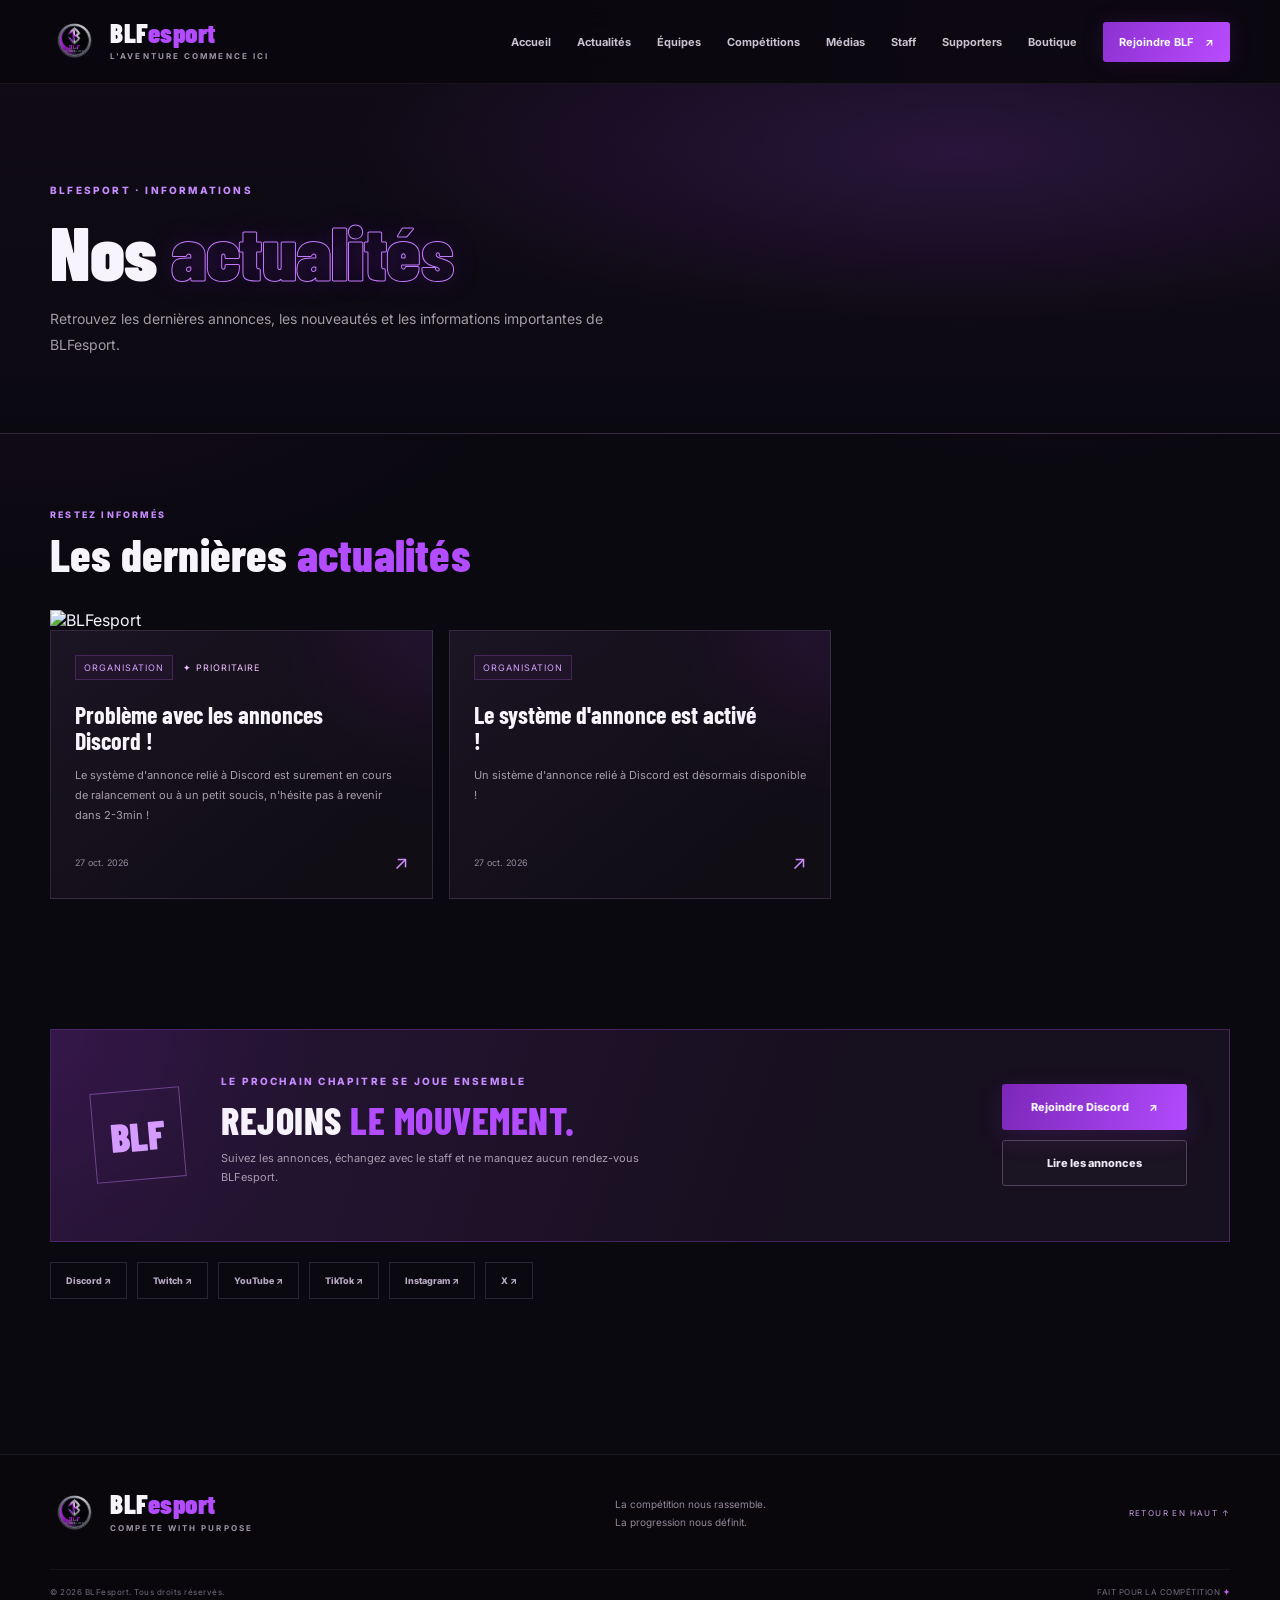
==== actualites.html @ 2c879ac4 "Add news banner image to actualites.html" ====
<!DOCTYPE html>
<html lang="fr">
<head>
  <meta charset="UTF-8">
  <meta name="viewport" content="width=device-width, initial-scale=1.0">

  <title>Actualités | BLFesport</title>

  <meta
    name="description"
    content="Retrouvez toutes les actualités de BLFesport : annonces, résultats, recrutements et événements esport."
  >

  <link rel="icon" type="image/png" href="assets/blflogo.png">
  <link rel="stylesheet" href="css/style.css">

  <script defer src="js/data.js"></script>
  <script defer src="js/main.js"></script>
  <link rel="manifest" href="manifest.json">
</head>

<body>
<header class="site-header">
  <a class="brand" href="index.html" aria-label="BLFesport, accueil">
    <img src="assets/blflogo.png" alt="Logo officiel BLFesport">
    <span>
      BLF<span class="accent">esport</span>
      <small>L'AVENTURE COMMENCE ICI</small>
    </span>
  </a>

  <button
    class="menu-toggle"
    id="menuToggle"
    type="button"
    aria-label="Ouvrir le menu"
    aria-controls="mainNav"
    aria-expanded="false"
  >
    <span></span>
    <span></span>
    <span></span>
  </button>

  <nav class="main-nav" id="mainNav" aria-label="Navigation principale">
    <a href="index.html">Accueil</a>
    <a href="actualites.html">Actualités</a>
    <a href="equipes.html">Équipes</a>
    <a href="matchs.html">Compétitions</a>
    <a href="medias.html">Médias</a>
    <a href="staff.html">Staff</a>
    <a href="supporters.html">Supporters</a>
    <a href="boutique.html">Boutique</a>

    <a
      class="nav-cta"
      href="https://discord.gg/Jg9G6TgAen"
      target="_blank"
      rel="noopener noreferrer"
    >
      Rejoindre BLF <span>↗</span>
    </a>
  </nav>
</header>

  <main>
    <section class="hero">
      <div class="section-wrap hero-content">
        <span class="eyebrow">BLFESPORT · INFORMATIONS</span>
        <h1>Nos <span>actualités</span></h1>
        <p>
          Retrouvez les dernières annonces, les nouveautés et les informations
          importantes de BLFesport.
        </p>
      </div>
    </section>

    <section class="section-wrap section">
      <div class="section-heading">
        <div>
          <span class="eyebrow">RESTEZ INFORMÉS</span>
          <h2>Les dernières <span>actualités</span></h2>
        </div>
      </div>

      <div class="news-banner">
  <img src="assets/blfesport-news-banner.png" alt="BLFesport">
</div>
      <div class="news-grid" id="newsGrid">
        <p>Chargement des actualités...</p>
      </div>
    </section>

    
    
    <!-- COMMUNAUTÉ -->
    <section class="community section-wrap section-block" id="communaute">
      <div class="community-panel">
        <div class="community-sigil">BLF</div>

        <div class="community-copy">
          <p class="eyebrow">LE PROCHAIN CHAPITRE SE JOUE ENSEMBLE</p>
          <h2>REJOINS <span>LE MOUVEMENT.</span></h2>
          <p>
            Suivez les annonces, échangez avec le staff et
            ne manquez aucun rendez-vous BLFesport.
          </p>
        </div>

        <div class="community-actions">
          <a class="button button-primary"
            href="https://discord.gg/Jg9G6TgAen"
            target="_blank" rel="noopener noreferrer">
            Rejoindre Discord <span>↗</span>
          </a>

          <a class="button button-ghost" href="actualites.html">
            Lire les annonces
          </a>
        </div>
      </div>

      <div class="social-links" id="socialLinks"></div>
    </section>
  </main>

  <!-- PIED DE PAGE -->
  <footer class="site-footer">
    <div class="footer-main">
      <a class="brand footer-brand" href="index.html">
        <img src="assets/blflogo.png" alt="Logo BLFesport">
        <span>
          BLF<span class="accent">esport</span>
          <small>COMPETE WITH PURPOSE</small>
        </span>
      </a>

      <p>
        La compétition nous rassemble.<br>
        La progression nous définit.
      </p>

      <a href="#" class="back-top"
         onclick="window.scrollTo({top: 0, behavior: 'smooth'}); return false;">
        RETOUR EN HAUT ↑
      </a>
    </div>

    <div class="footer-bottom">
      <span>© <span id="year"></span> BLFesport. Tous droits réservés.</span>
      <span>FAIT POUR LA COMPÉTITION <b>✦</b></span>
    
    </div>
  </footer>
</body>
</html>
---- css/style.css ----
/* BLFesport — design responsive, sombre et violet */
@import url('https://fonts.googleapis.com/css2?family=Barlow+Condensed:wght@400;500;600;700;800;900&family=Inter:wght@400;500;600;700;800;900&display=swap');
:root{--bg:#0b0910;--panel:#14101a;--panel2:#1b1523;--purple:#b34bff;--purple2:#7b28c9;--pink:#e16bff;--white:#f7f4fb;--muted:#a49baa;--line:rgba(210,178,232,.16);--silver:#b8b4c1;--max:1180px}
*{box-sizing:border-box}html{scroll-behavior:smooth;scroll-padding-top:90px}body {
  margin: 0;
  width: 100%;
  background: var(--bg);
  color: var(--white);
  font-family: Inter, Arial, sans-serif;
  overflow-x: clip;
}

/* POLICES OFFICIELLES BLFESPORT */
body {
  font-family: 'Inter', Arial, sans-serif;
}

h1, h2, h3, h4,
.brand,
.hero h1,
.section-heading h2 {
  font-family: 'Barlow Condensed', sans-serif;
}

html {
  width: 100%;
  overflow-x: clip;
}body:before{content:"";position:fixed;inset:0;pointer-events:none;z-index:-2;background:radial-gradient(ellipse at 82% 5%,rgba(122,34,153,.18),transparent 35%),radial-gradient(ellipse at 2% 40%,rgba(93,36,129,.1),transparent 28%)}a{color:inherit;text-decoration:none}button{font:inherit}.ambient{position:absolute;width:400px;height:400px;border-radius:50%;filter:blur(120px);opacity:.11;pointer-events:none;z-index:-1}.ambient-one{background:#b42cff;top:450px;left:-260px}.ambient-two{background:#6e23bb;top:1800px;right:-280px}.section-wrap{width:min(var(--max),calc(100% - 48px));margin-inline:auto}.site-header{height:84px;padding:0 max(24px,calc((100% - var(--max))/2));display:flex;align-items:center;justify-content:space-between;border-bottom:1px solid rgba(255,255,255,.06);background:rgba(10,8,14,.84);backdrop-filter:blur(16px);position:sticky;top:0;z-index:50}.brand{display:flex;align-items:center;gap:11px;font-family:"Barlow Condensed",sans-serif;font-weight:900;font-size:27px;letter-spacing:.5px;line-height:.8}.brand img{width:49px;height:49px;object-fit:contain;border-radius:50%}.brand .accent{color:var(--purple)}.brand small{display:block;font:700 8px Inter,sans-serif;letter-spacing:2.1px;color:#9e94a7;margin-top:8px}.main-nav{display:flex;align-items:center;gap:26px}.main-nav>a{font-size:11px;font-weight:700;color:#c9c1d0;transition:color .2s}.main-nav>a:hover{color:#fff}.main-nav .nav-cta{padding:13px 16px;background:linear-gradient(115deg,#8d31d0,#b94cff);border-radius:3px;color:white;box-shadow:0 0 22px #8d31d02a}.nav-cta span{margin-left:9px}.menu-toggle{display:none;background:none;border:0;padding:8px}.menu-toggle span{display:block;width:24px;height:2px;background:white;margin:5px}
.hero{min-height:620px;display:grid;grid-template-columns:1.02fr .98fr;align-items:center;position:relative;padding-top:52px;padding-bottom:88px}.hero-copy{position:relative;z-index:2;padding-bottom:20px}.eyebrow{font-size:10px;letter-spacing:2.2px;font-weight:800;color:#c68bff;margin:0 0 20px;display:flex;align-items:center;gap:10px}.live-dot{width:7px;height:7px;border-radius:50%;background:#c65cff;box-shadow:0 0 12px #b64aff}.hero h1{font:900 clamp(64px,8.2vw,112px)/.82 "Barlow Condensed",sans-serif;letter-spacing:-1px;margin:0 0 26px}.hero h1 span{color:transparent;-webkit-text-stroke:1.6px #c47aff;text-shadow:0 0 40px #a02aff1c}.hero-lead{font-size:18px;font-weight:800;margin:0 0 12px}.hero-description{color:var(--muted);font-size:13px;line-height:1.9;max-width:420px;margin:0 0 27px}.hero-actions{display:flex;gap:12px;flex-wrap:wrap}.button{min-height:46px;padding:0 18px;display:inline-flex;align-items:center;justify-content:center;gap:20px;font-size:11px;font-weight:800;border-radius:3px;transition:transform .2s,box-shadow .2s,border-color .2s}.button:hover{transform:translateY(-2px)}.button-primary{background:linear-gradient(110deg,#7b27b8,#b34bff);box-shadow:0 8px 26px #9d2fe52a}.button-primary:hover{box-shadow:0 8px 30px #b34bff55}.button-ghost{border:1px solid #50415c;color:#eee8f4;background:#ffffff04}.button-ghost:hover{border-color:var(--purple)}.hero-proof{display:flex;align-items:center;gap:22px;margin-top:52px}.proof-item strong{font:800 26px "Barlow Condensed",sans-serif;display:block}.proof-item span{font-size:8px;letter-spacing:1.3px;color:#968b9e;font-weight:800}.proof-separator{height:34px;width:1px;background:var(--line)}.hero-visual{height:470px;position:relative;display:grid;place-items:center;isolation:isolate}.hero-grid{position:absolute;inset:8% 0;background-image:linear-gradient(#ffffff08 1px,transparent 1px),linear-gradient(90deg,#ffffff08 1px,transparent 1px);background-size:35px 35px;mask-image:radial-gradient(ellipse,black,transparent 70%);transform:perspective(450px) rotateY(-10deg) rotateX(5deg)}.hero-logo-frame{width:min(82%,390px);aspect-ratio:1;position:relative;display:grid;place-items:center;animation:float 6s ease-in-out infinite}.hero-logo-frame:before{content:"";position:absolute;inset:4%;border:1px solid #b34bff75;border-radius:50%;box-shadow:0 0 45px #8e22d32a,inset 0 0 35px #8e22d31e}.hero-logo-frame img{width:87%;height:87%;object-fit:contain;filter:drop-shadow(0 18px 35px #000b);position:relative;z-index:2}.logo-glow{position:absolute;width:70%;height:70%;background:#a72bff;filter:blur(90px);opacity:.27}.hero-orbit{position:absolute;border:1px solid #c178fa30;border-radius:50%;transform:rotate(-28deg)}.orbit-one{width:95%;height:58%}.orbit-two{width:78%;height:88%;transform:rotate(38deg)}.floating-tag{position:absolute;display:flex;align-items:center;gap:10px;padding:12px 15px;background:#17111fd9;border:1px solid #b87be13a;box-shadow:0 10px 30px #0004;backdrop-filter:blur(10px)}.tag-top{top:13%;right:-1%}.tag-bottom{bottom:15%;left:0}.floating-tag small{display:block;font-size:7px;letter-spacing:1.5px;color:#a79caf;margin-bottom:5px}.floating-tag strong{font-size:11px}.tag-icon{color:#d18aff;font-size:22px}.status-square{width:8px;height:8px;background:#c65cff;box-shadow:0 0 12px #c65cff}.hero-vertical{position:absolute;right:-12px;top:42%;writing-mode:vertical-rl;font-size:8px;letter-spacing:2px;color:#84758e}.scroll-cue{position:absolute;bottom:28px;left:0;font-size:8px;letter-spacing:2px;color:#82778b;display:flex;gap:10px;align-items:center}.scroll-cue span{width:25px;height:1px;background:var(--purple)}
.ticker{overflow:hidden;border-block:1px solid #ffffff0d;background:#100c16;padding:15px 0}.ticker-track{min-width:max-content;display:flex;justify-content:space-around;align-items:center;gap:40px;animation:marquee 28s linear infinite}.ticker-track span{font:800 14px "Barlow Condensed",sans-serif;letter-spacing:2.5px;color:#c7becd}.ticker-track b{font-size:11px;color:var(--purple)}
.section-block{padding-top:100px;padding-bottom:20px}.section-heading{display:flex;align-items:end;justify-content:space-between;gap:20px;margin-bottom:30px}.section-heading .eyebrow{margin-bottom:12px}.section-heading h2,.community h2{font:800 clamp(34px,5vw,52px)/.95 "Barlow Condensed",sans-serif;letter-spacing:.5px;margin:0}.section-heading h2 span,.community h2 span{color:var(--purple)}.section-index{font-size:9px;letter-spacing:1.6px;color:#817588;font-weight:700}.news-grid{display:grid;grid-template-columns:repeat(3,1fr);gap:16px}.news-card{min-height:250px;background:linear-gradient(140deg,#1b1424,#100d15 78%);border:1px solid var(--line);padding:24px;position:relative;overflow:hidden;display:flex;flex-direction:column;transition:transform .25s,border-color .25s}.news-card:hover{transform:translateY(-4px);border-color:#a54be966}.news-card:after{content:"";position:absolute;width:180px;height:180px;right:-110px;top:-100px;border-radius:50%;background:#9f36d7;filter:blur(70px);opacity:.18}.news-meta{display:flex;gap:10px;align-items:center;font-size:9px;letter-spacing:1px;color:#a99bb5;text-transform:uppercase}.category-pill{padding:6px 8px;border:1px solid #9c51c64a;color:#d5a2ff;background:#9b42c20e}.important-pill{color:#f2c5ff}.news-card h3{font:700 24px/1.08 "Barlow Condensed",sans-serif;margin:22px 0 12px;max-width:290px}.news-card p{font-size:11px;color:#a79eae;line-height:1.8;margin:0 0 25px}.news-bottom{margin-top:auto;display:flex;align-items:center;justify-content:space-between;font-size:9px;color:#94889e}.news-arrow{color:#ce8cff;font-size:19px}.empty-state{padding:24px;border:1px dashed var(--line);color:var(--muted);font-size:12px;line-height:1.7}
.match-feature{padding-bottom:30px}.next-match{min-height:250px;border:1px solid #8d3fc84d;background:linear-gradient(110deg,#21152c,#120e18 70%);position:relative;overflow:hidden;padding:32px;display:grid;grid-template-columns:1fr auto;gap:25px;align-items:center}.next-match:after{content:"MATCHDAY";font:900 100px "Barlow Condensed",sans-serif;position:absolute;right:4%;bottom:-20px;color:#ffffff05;pointer-events:none}.match-kicker{font-size:9px;letter-spacing:2px;color:#c88aff;font-weight:800}.match-title{font:800 35px "Barlow Condensed",sans-serif;margin:12px 0}.match-detail{display:flex;gap:18px;flex-wrap:wrap;color:#a99db2;font-size:11px}.match-detail span{display:flex;align-items:center;gap:6px}.countdown-wrap{position:relative;z-index:1;text-align:center;min-width:190px}.countdown-label{font-size:8px;letter-spacing:1.7px;color:#aa9cb6;font-weight:800}.countdown{display:flex;justify-content:center;gap:8px;margin:12px 0}.countdown-unit{min-width:40px;padding:9px 5px;background:#0b0810;border:1px solid #ad55dd38}.countdown-unit strong{display:block;font:800 24px "Barlow Condensed",sans-serif}.countdown-unit small{font-size:7px;color:#a99bb2}.match-note{font-size:10px;color:#8f8398}.subheading-row,.video-heading{display:flex;justify-content:space-between;align-items:center;margin:36px 0 15px}.subheading-row h3,.video-heading h3{font:700 19px "Barlow Condensed",sans-serif;letter-spacing:.7px;margin:0}.muted-label{font-size:8px;letter-spacing:1.2px;color:#827589}.match-list{border-top:1px solid var(--line)}.match-row{display:grid;grid-template-columns:100px 1fr 1.2fr auto;gap:20px;align-items:center;padding:17px 15px;border-bottom:1px solid var(--line);font-size:11px}.match-date{color:#c6b7d1;font-weight:700}.match-opponent{font-weight:800}.match-info{color:#968a9f}.match-status{font-size:9px;padding:6px 8px;border:1px solid var(--line);color:#c4b4d1;white-space:nowrap}.match-status.result{color:#b8f3d4;border-color:#4b9c7566}.stats-row{display:grid;grid-template-columns:repeat(4,1fr);margin-top:28px;border:1px solid var(--line)}.stat-box{padding:20px;border-right:1px solid var(--line)}.stat-box:last-child{border-right:0}.stat-box strong{display:block;font:800 28px "Barlow Condensed",sans-serif;color:#e4c5ff}.stat-box span{font-size:8px;letter-spacing:1.2px;color:#94889e}
.rosters-section,.staff-section{background:linear-gradient(180deg,transparent,#120d19 20%,#120d19 80%,transparent)}.section-intro{font-size:12px;color:var(--muted);line-height:1.8;margin:-12px 0 27px}.roster-grid{display:grid;grid-template-columns:repeat(3,1fr);gap:16px}.roster-card{padding:24px;border:1px solid var(--line);background:linear-gradient(145deg,#1d1427,#100d15);position:relative;overflow:hidden}.roster-card:before{content:"";position:absolute;width:150px;height:150px;right:-60px;top:-60px;border-radius:50%;background:#a23de7;filter:blur(65px);opacity:.16}.roster-top{display:flex;align-items:center;justify-content:space-between;position:relative}.roster-emblem{width:45px;height:45px;border:1px solid #a44be67a;display:grid;place-items:center;font:900 20px "Barlow Condensed",sans-serif;color:#d9a4ff;transform:skew(-5deg)}.roster-game{font-size:8px;letter-spacing:1.2px;color:#bda5d1;border:1px solid var(--line);padding:7px}.roster-card h3{font:800 31px "Barlow Condensed",sans-serif;margin:24px 0 3px}.roster-subtitle{font-size:10px;color:#b9a4ca}.roster-card p{font-size:11px;line-height:1.8;color:#9c91a5;min-height:60px}.roster-status{display:inline-block;font-size:8px;letter-spacing:.7px;padding:7px 9px;border:1px solid #aa60dc40;color:#d2a4f1;background:#9d35d70c}.players-wrap{margin-top:20px;padding-top:17px;border-top:1px solid var(--line)}.players-wrap h4{font-size:8px;letter-spacing:1.5px;color:#a79aae;margin:0 0 12px}.player-chip{display:flex;align-items:center;gap:10px;margin-top:10px}.player-avatar{width:32px;height:32px;border-radius:50%;background:#302139;border:1px solid #a74be966;display:grid;place-items:center;font-weight:800;font-size:10px;overflow:hidden}.player-avatar img{width:100%;height:100%;object-fit:cover}.player-chip strong{display:block;font-size:10px}.player-chip small{font-size:9px;color:#9e91a9}.roster-foot{margin-top:20px;font-size:9px;color:#96869f}
.media-layout{display:grid;grid-template-columns:1fr 1fr;gap:16px}.media-card{padding:28px;min-height:260px;position:relative;overflow:hidden;border:1px solid var(--line);background:linear-gradient(135deg,#241330,#110d16)}.youtube-card{background:linear-gradient(135deg,#23131b,#110d16)}.media-card-top{display:flex;justify-content:space-between;align-items:center;position:relative;z-index:1}.platform-icon{width:36px;height:36px;border-radius:9px;display:grid;place-items:center;font-weight:900}.twitch-icon{background:#9146ff}.youtube-icon{background:#fa3535}.media-status{font-size:8px;letter-spacing:1px;color:#c2b4ce}.media-status i{display:inline-block;width:6px;height:6px;border-radius:50%;background:#bc62ff;margin-right:7px}.media-card h3{font:800 32px "Barlow Condensed",sans-serif;margin:28px 0 8px;position:relative;z-index:1}.media-card p{font-size:11px;color:#a99caf;line-height:1.8;max-width:370px;position:relative;z-index:1}.text-link{display:inline-flex;gap:20px;color:#d7a2ff;font-size:10px;font-weight:800;margin-top:13px;position:relative;z-index:1}.media-watermark{position:absolute;right:-10px;bottom:-28px;font:900 88px "Barlow Condensed",sans-serif;color:#ffffff05;pointer-events:none}.video-grid{display:grid;grid-template-columns:repeat(3,1fr);gap:14px}.video-card{border:1px solid var(--line);background:#15101b;overflow:hidden}.video-thumb{aspect-ratio:16/9;background:linear-gradient(135deg,#281738,#100c14);display:grid;place-items:center;color:#d3a1ff;font-size:28px;overflow:hidden}.video-thumb img{width:100%;height:100%;object-fit:cover}.video-thumb iframe{width:100%;height:100%;border:0}.video-body{padding:15px}.video-body small{font-size:8px;color:#bd83e9;letter-spacing:1px}.video-body h4{font:700 19px "Barlow Condensed",sans-serif;margin:8px 0}.video-body p{font-size:10px;color:#a499ae;line-height:1.7}.video-body a{font-size:10px;color:#d2a1ff;font-weight:700}
.staff-grid{display:grid;grid-template-columns:repeat(3,1fr);gap:15px}.staff-card{display:flex;gap:15px;padding:20px;background:#17111f;border:1px solid var(--line)}.staff-avatar{width:58px;height:58px;flex-shrink:0;background:linear-gradient(135deg,#4e2468,#21182b);border-radius:3px;display:grid;place-items:center;color:#d3a0ff;font:800 22px "Barlow Condensed",sans-serif;overflow:hidden}.staff-avatar img{width:100%;height:100%;object-fit:cover}.staff-card h3{font:700 20px "Barlow Condensed",sans-serif;margin:2px 0 4px}.staff-card small{font-size:8px;letter-spacing:1px;color:#d29bff;text-transform:uppercase}.staff-card p{font-size:10px;line-height:1.7;color:#a89caf;margin:9px 0 0}
.partner-grid{display:grid;grid-template-columns:repeat(4,1fr);gap:12px}.partner-card{min-height:120px;border:1px dashed #50405c;background:#120e17;display:flex;flex-direction:column;align-items:center;justify-content:center;text-align:center;padding:15px}.partner-logo{height:36px;max-width:90px;object-fit:contain;margin-bottom:8px;filter:grayscale(1)}.partner-placeholder{font:800 22px "Barlow Condensed",sans-serif;color:#9d8ba9;margin-bottom:8px}.partner-card strong{font-size:10px}.partner-card p{font-size:9px;line-height:1.6;color:#94899c;max-width:190px}.partner-card a{font-size:9px;color:#ce91ff;margin-top:5px}
.shop-section{background:linear-gradient(180deg,transparent,#120d19 20%,#120d19 80%,transparent)}.shop-grid{display:grid;grid-template-columns:repeat(2,1fr);gap:16px}.shop-card{display:grid;grid-template-columns:160px 1fr;min-height:175px;border:1px solid var(--line);background:#17111e}.shop-image{display:grid;place-items:center;background:radial-gradient(circle,#51276d,#1c1325 70%);color:#d5a4ff;font:900 30px "Barlow Condensed",sans-serif;overflow:hidden}.shop-image img{width:100%;height:100%;object-fit:cover}.shop-body{padding:20px}.shop-body h3{font:700 23px "Barlow Condensed",sans-serif;margin:0 0 6px}.shop-price{font-size:12px;font-weight:800;color:#d7a3ff}.shop-body p{font-size:10px;line-height:1.7;color:#a89cae}.shop-body .button{min-height:34px;padding:0 12px;font-size:9px;margin-top:5px}.shop-note{font-size:10px;color:#9e92a6;margin-top:18px}.shop-note span{color:#c98aff;margin-right:7px}
.community{padding-top:95px;padding-bottom:90px}.community-panel{position:relative;overflow:hidden;border:1px solid #a94be74d;background:linear-gradient(110deg,#291538,#17101f 65%);padding:42px;display:grid;grid-template-columns:100px 1fr auto;gap:28px;align-items:center}.community-panel:after{content:"";position:absolute;width:260px;height:260px;border-radius:50%;background:#a82eff;filter:blur(100px);opacity:.14;left:-140px;top:-130px}.community-sigil{width:90px;height:90px;border:1px solid #bc78e77a;display:grid;place-items:center;font:900 40px "Barlow Condensed",sans-serif;color:#d7a0ff;transform:rotate(-5deg)}.community-copy .eyebrow{margin-bottom:12px}.community-copy p:last-child{font-size:11px;line-height:1.8;color:#a99caf;max-width:460px}.community h2{font-size:38px}.community-actions{display:flex;flex-direction:column;gap:10px;min-width:185px}.social-links{display:flex;flex-wrap:wrap;gap:10px;margin-top:20px}.social-link{padding:12px 15px;border:1px solid var(--line);font-size:9px;font-weight:800;color:#b7a9c2;transition:all .2s}.social-link:hover{border-color:#ae5ce6;color:#fff}.social-link.unavailable{opacity:.45;cursor:default}.site-footer{border-top:1px solid #ffffff10;background:#09070c;padding:30px max(24px,calc((100% - var(--max))/2)) 20px}.footer-main{display:flex;align-items:center;justify-content:space-between;gap:20px;padding-bottom:28px}.footer-main p{font-size:10px;color:#94889d;line-height:1.8}.back-top{font-size:8px;letter-spacing:1.4px;color:#c49add}.footer-bottom{border-top:1px solid #ffffff0c;padding-top:17px;display:flex;align-items:center;justify-content:space-between;gap:14px;color:#746b7c;font-size:8px;letter-spacing:.5px}.footer-bottom b{color:#bd65f6}.footer-bottom a{color:#9984a6}.reveal{opacity:0;transform:translateY(18px);transition:opacity .7s,transform .7s}.reveal.visible{opacity:1;transform:none}
@keyframes float{0%,100%{transform:translateY(0)}50%{transform:translateY(-10px)}}@keyframes marquee{to{transform:translateX(-25%)}}@media(prefers-reduced-motion:reduce){*,*:before,*:after{animation-duration:.01ms!important;scroll-behavior:auto!important;transition-duration:.01ms!important}.reveal{opacity:1;transform:none}}
@media(max-width:1000px){.main-nav{gap:15px}.main-nav>a{font-size:10px}.hero{min-height:560px}.hero-visual{height:400px}.hero-vertical{display:none}.community-panel{grid-template-columns:75px 1fr}.community-sigil{width:70px;height:70px}.community-actions{grid-column:2;flex-direction:row;flex-wrap:wrap}.roster-grid{gap:12px}.roster-card{padding:18px}}
@media(max-width:760px){.section-wrap{width:min(100% - 32px,var(--max))}.site-header{height:70px;padding:0 16px}.brand{font-size:24px}.brand img{width:43px;height:43px}.menu-toggle{display:block;z-index:52}.main-nav{display:none;position:absolute;top:69px;left:0;right:0;padding:18px 20px 24px;background:#100c16;border-bottom:1px solid var(--line);flex-direction:column;align-items:stretch;gap:0}.main-nav.open{display:flex}.main-nav>a{font-size:12px;padding:13px 5px;border-bottom:1px solid #ffffff0a}.main-nav .nav-cta{margin-top:12px;text-align:center;border:0}.hero{grid-template-columns:1fr;padding-top:54px;padding-bottom:78px;min-height:unset}.hero h1{font-size:clamp(65px,18vw,100px)}.hero-visual{height:350px;grid-row:1;margin-bottom:15px}.hero-copy{grid-row:2}.hero-logo-frame{width:min(68%,280px)}.tag-top{right:3%;top:7%}.tag-bottom{left:2%;bottom:7%}.hero-proof{margin-top:34px}.scroll-cue{bottom:20px}.section-block{padding-top:72px}.section-heading{align-items:start}.section-heading h2{font-size:39px}.section-index{padding-top:5px;font-size:7px}.news-grid,.roster-grid{grid-template-columns:1fr}.news-card{min-height:210px}.next-match{grid-template-columns:1fr;padding:24px}.countdown-wrap{text-align:left}.countdown{justify-content:flex-start}.countdown-unit{min-width:45px}.match-title{font-size:30px}.match-list{border-top:0}.match-row{grid-template-columns:76px 1fr auto;gap:9px;padding:14px 4px}.match-info{grid-column:2;grid-row:2}.match-status{grid-column:3;grid-row:1/3}.stats-row{grid-template-columns:repeat(2,1fr)}.stat-box:nth-child(2){border-right:0}.stat-box:nth-child(-n+2){border-bottom:1px solid var(--line)}.media-layout,.video-grid,.staff-grid{grid-template-columns:1fr}.media-card{min-height:245px}.video-grid{gap:12px}.staff-card{padding:16px}.partner-grid{grid-template-columns:repeat(2,1fr)}.shop-grid{grid-template-columns:1fr}.shop-card{grid-template-columns:115px 1fr}.shop-body{padding:15px}.shop-body h3{font-size:20px}.community-panel{grid-template-columns:1fr;padding:27px;gap:18px}.community-sigil{width:58px;height:58px;font-size:29px}.community h2{font-size:35px}.community-actions{grid-column:1;flex-direction:column}.community-actions .button{width:100%}.footer-main{flex-wrap:wrap}.footer-main p{order:3;flex-basis:100%}.footer-bottom{flex-wrap:wrap;line-height:1.7}.ticker-track{gap:25px}.ticker-track span{font-size:12px}}
@media(max-width:390px){.hero-actions .button{width:100%;justify-content:space-between}.floating-tag{padding:9px}.floating-tag strong{font-size:9px}.section-heading h2{font-size:34px}.match-detail{gap:10px}.shop-card{grid-template-columns:95px 1fr}}

.decal-section {
  padding: 80px 20px;
  background: radial-gradient(ellipse at center,
    #241044 0%, #090811 65%, #050509 100%);
  color: #fff;
  text-align: center;
  border-top: 1px solid #6925ad;
}

.decal-content {
  max-width: 900px;
  margin: auto;
}

.decal-tag {
  color: #c58aff;
  letter-spacing: 4px;
  font-size: 12px;
  font-weight: 800;
}

.decal-section h2 {
  font-size: clamp(36px, 7vw, 64px);
  font-weight: 900;
  font-style: italic;
  margin: 15px 0;
}

.decal-section h2 span {
  color: #923cff;
}

.decal-section p {
  color: #c5c2d0;
  line-height: 1.7;
}

.decal-preview {
  margin: 35px auto 25px;
  max-width: 650px;
  padding: 20px;
  border: 1px solid #6321a7;
  border-radius: 18px;
  background: rgba(15, 10, 28, .8);
  box-shadow: 0 0 35px rgba(128, 35, 255, .18);
}

.decal-preview img {
  display: block;
  width: 100%;
  max-height: 400px;
  object-fit: contain;
}

.decal-download {
  display: inline-block;
  padding: 17px 28px;
  border-radius: 10px;
  color: white;
  text-decoration: none;
  font-weight: 800;
  background: linear-gradient(110deg, #6e14e8, #963dff);
  border: 1px solid #b66aff;
  transition: transform .2s, box-shadow .2s;
}

.decal-download:hover {
  transform: translateY(-3px);
  box-shadow: 0 0 25px #7625d8;
}

.decal-content small {
  display: block;
  margin-top: 12px;
  color: #a8a2b8;
}


/* ==================================
   ESPACE SUPPORTERS BLFESPORT
================================== */

.supporters-section {
  position: relative;
  overflow: hidden;
  padding: 100px 24px;
  color: #f5f3fa;
  background:
    radial-gradient(
      ellipse at 50% 0%,
      rgba(126, 54, 255, 0.19),
      transparent 55%
    ),
    #08080d;
}

.supporters-container {
  width: 100%;
  max-width: 1200px;
  margin: 0 auto;
}

.supporters-header {
  max-width: 750px;
  margin: 0 auto 55px;
  text-align: center;
}

.supporters-eyebrow {
  display: inline-block;
  color: #b58aff;
  font-size: 12px;
  font-weight: 800;
  letter-spacing: 3px;
}

.supporters-header h2 {
  margin: 16px 0;
  font-size: clamp(32px, 5vw, 54px);
  font-weight: 900;
  letter-spacing: -1.5px;
}

.supporters-header h2 span {
  color: #a56aff;
}

.supporters-header p,
.supporter-card p,
.supporters-community p {
  color: #aaa7b8;
  line-height: 1.8;
  font-size: 14px;
}

.supporters-grid {
  display: grid;
  grid-template-columns: repeat(4, minmax(0, 1fr));
  gap: 20px;
}

.supporter-card {
  position: relative;
  display: flex;
  flex-direction: column;
  min-width: 0;
  padding: 28px 22px;
  overflow: hidden;
  border: 1px solid rgba(174, 126, 255, 0.19);
  border-radius: 14px;
  background: linear-gradient(
    145deg,
    rgba(30, 23, 44, 0.96),
    rgba(12, 12, 19, 0.98)
  );
  transition:
    transform 0.25s ease,
    border-color 0.25s ease,
    box-shadow 0.25s ease;
}

.supporter-card:hover {
  transform: translateY(-7px);
  border-color: #9d63ff;
  box-shadow: 0 12px 35px rgba(116, 47, 255, 0.16);
}

.supporter-number {
  position: absolute;
  top: 18px;
  right: 20px;
  color: rgba(198, 172, 255, 0.45);
  font-size: 12px;
  font-weight: 800;
}

.supporter-icon {
  display: grid;
  width: 52px;
  height: 52px;
  margin-bottom: 28px;
  place-items: center;
  border: 1px solid rgba(178, 128, 255, 0.45);
  border-radius: 12px;
  background: rgba(140, 74, 255, 0.12);
  color: #c8a6ff;
  font-size: 28px;
}

.supporter-label {
  margin-bottom: 10px;
  color: #ad81ff;
  font-size: 10px;
  font-weight: 800;
  letter-spacing: 1.4px;
}

.supporter-card h3 {
  margin: 0 0 12px;
  color: #fff;
  font-size: 20px;
}

.supporter-card p {
  flex: 1;
  margin: 0 0 25px;
}

.supporter-card-featured {
  border-color: rgba(174, 126, 255, 0.5);
  background: linear-gradient(
    145deg,
    rgba(74, 37, 126, 0.38),
    rgba(12, 12, 19, 0.98)
  );
}

.supporter-button {
  display: inline-flex;
  align-items: center;
  justify-content: center;
  min-height: 44px;
  padding: 12px 15px;
  border: 1px solid #9560f5;
  border-radius: 7px;
  background: rgba(139, 76, 255, 0.12);
  color: #fff;
  font-size: 11px;
  font-weight: 800;
  letter-spacing: 0.6px;
  text-align: center;
  text-decoration: none;
  transition:
    background 0.2s ease,
    box-shadow 0.2s ease;
}

.supporter-button:hover {
  background: #8545ed;
  box-shadow: 0 0 20px rgba(133, 69, 237, 0.28);
}

.supporters-community {
  display: flex;
  align-items: center;
  justify-content: space-between;
  gap: 25px;
  margin-top: 45px;
  padding: 32px;
  border: 1px solid rgba(174, 126, 255, 0.22);
  border-radius: 14px;
  background: rgba(22, 18, 32, 0.85);
}

.supporters-community h3 {
  margin: 10px 0;
  font-size: 24px;
}

.supporters-community p {
  margin-bottom: 0;
}

.supporter-discord {
  flex-shrink: 0;
  background: #8145e8;
}

/* TABLETTES */
@media (max-width: 1000px) {
  .supporters-grid {
    grid-template-columns: repeat(2, minmax(0, 1fr));
  }
}

/* MOBILES */
@media (max-width: 600px) {
  .supporters-section {
    padding: 65px 16px;
  }

  .supporters-header {
    margin-bottom: 35px;
  }

  .supporters-grid {
    grid-template-columns: 1fr;
    gap: 15px;
  }

  .supporter-card {
    padding: 25px 22px;
  }

  .supporters-community {
    align-items: stretch;
    flex-direction: column;
    padding: 24px 20px;
  }

  .supporter-discord {
    width: 100%;
    box-sizing: border-box;
  }
}


/* =========================================
   CORRECTION RESPONSIVE - BLFESPORT
========================================= */

/* CORRECTION DEBORDEMENT MOBILE BLFESPORT */

html,
body {
  width: 100%;
  max-width: 100%;
  margin: 0;
  overflow-x: clip;
}

*,
*::before,
*::after {
  box-sizing: border-box;
}

img,
video,
iframe {
  max-width: 100%;
}

main,
section,
.site-header,
.site-footer {
  min-width: 0;
  max-width: 100%;
}

.hero,
.hero-visual,
.hero-copy {
  min-width: 0;
}

@media (max-width: 760px) {
  .hero-visual {
    width: 100%;
    overflow: clip;
  }

  .hero-orbit,
  .hero-grid {
    max-width: 100%;
  }

  .tag-top {
    right: 8px;
  }

  .hero-vertical {
    display: none;
  }
}

/* TEST : supprimer les débordements décoratifs */
.ambient {
  display: none !important;
}

.hero-visual {
  overflow: hidden;
}

.hero {
  min-width: 0;
}

.section-wrap {
  width: min(var(--max), calc(100% - 48px));
  margin-inline: auto;
}

.supporters-container {
  width: 100%;
  max-width: 1200px;
  margin-inline: auto;
}

@media (max-width: 760px) {
  .section-wrap {
    width: calc(100% - 32px);
  }
}

/* ==================================
   ÉVÉNEMENT EN COURS
================================== */

.live-event-section {
  padding: 55px 0;
}

.live-event-box {
  position: relative;
  overflow: hidden;
  padding: 32px;
  border: 1px solid rgba(179, 75, 255, 0.6);
  background:
    radial-gradient(circle at 80% 0%, rgba(179, 75, 255, 0.22), transparent 45%),
    #15101d;
}

.live-event-label {
  display: flex;
  align-items: center;
  gap: 10px;
  color: #c98aff;
  font-size: 10px;
  font-weight: 900;
  letter-spacing: 2px;
}

.live-event-dot {
  width: 9px;
  height: 9px;
  border-radius: 50%;
  background: #c65cff;
  box-shadow: 0 0 15px #c65cff;
  animation: livePulse 1.5s infinite;
}

.live-event-box h2 {
  margin: 15px 0 10px;
  font-size: clamp(30px, 5vw, 52px);
}

.live-event-box p {
  color: #aaa0b5;
  line-height: 1.7;
}

.live-event-time {
  margin-top: 20px;
  color: #d7a2ff;
  font-size: 12px;
  font-weight: 700;
}

@keyframes livePulse {
  50% {
    opacity: 0.35;
    transform: scale(0.8);
  }
}


/* =========================================
   BLFESPORT — HARMONISATION DES PAGES
   Accueil préservé
========================================= */

/* Polices */
@import url('https://fonts.googleapis.com/css2?family=Barlow+Condensed:wght@500;600;700;800;900&family=Inter:wght@400;500;600;700;800;900&display=swap');

/* Pages intérieures uniquement */
.hero:has(.hero-content) {
  display: block;
  min-height: 350px;
  padding: 100px 0 75px;
  background:
    radial-gradient(ellipse at 75% 20%, rgba(179,75,255,.16), transparent 45%),
    linear-gradient(180deg, #100b17, var(--bg));
  border-bottom: 1px solid var(--line);
}

.hero:has(.hero-content) .hero-content {
  width: min(var(--max), calc(100% - 48px));
  margin-inline: auto;
}

.hero:has(.hero-content) .eyebrow {
  margin-bottom: 18px;
}

.hero:has(.hero-content) h1 {
  font: 900 clamp(48px, 7vw, 76px)/.98 "Barlow Condensed", sans-serif;
  letter-spacing: -.5px;
  margin: 0 0 18px;
}

.hero:has(.hero-content) h1 span {
  color: transparent;
  -webkit-text-stroke: 1px #c47aff;
  text-shadow: 0 0 30px #a02aff25;
}

.hero:has(.hero-content) p {
  max-width: 620px;
  margin: 0;
  color: var(--muted);
  font: 400 14px/1.8 Inter, sans-serif;
}

/* Espacement général */
main > .section {
  padding-top: 75px;
  padding-bottom: 35px;
}

main > .section-wrap {
  width: min(var(--max), calc(100% - 48px));
  margin-inline: auto;
}

main .section-heading {
  margin-bottom: 32px;
}

main .section-heading h2 {
  font: 800 clamp(32px, 4vw, 46px)/1.05 "Barlow Condensed", sans-serif;
  letter-spacing: .2px;
}

main .section-heading .eyebrow {
  font-size: 9px;
  margin-bottom: 10px;
}

main p {
  line-height: 1.8;
}

/* Calendrier et statistiques */
.match-feature,
.match-list,
.season-stats {
  margin-bottom: 25px;
}

.match-row {
  min-height: 68px;
  padding: 18px 20px;
}

.stats-row {
  margin-top: 25px;
}

/* Vidéos */
.video-grid {
  gap: 20px;
}

.video-card {
  border-radius: 5px;
  transition: transform .25s, border-color .25s;
}

.video-card:hover {
  transform: translateY(-5px);
  border-color: #a54be966;
}

.video-body {
  padding: 20px;
}

.video-body h4 {
  font-size: 21px;
  line-height: 1.15;
}

/* Staff */
.staff-grid {
  gap: 20px;
}

.staff-card {
  min-width: 0;
  padding: 22px;
  gap: 17px;
  border-radius: 5px;
  transition: transform .25s, border-color .25s;
}

.staff-card:hover {
  transform: translateY(-4px);
  border-color: #a54be966;
}

.staff-card h3 {
  font-size: 22px;
  line-height: 1.15;
}

.staff-card p {
  font-size: 11px;
  line-height: 1.8;
}

/* Supporters */
.supporters-section {
  padding-top: 75px;
  padding-bottom: 75px;
}

.supporters-section .section-heading h2 {
  font: 800 clamp(32px, 4vw, 46px)/1.05 "Barlow Condensed", sans-serif;
}

.supporters-community {
  border-radius: 5px;
}

.supporters-community h3 {
  font: 800 27px/1.1 "Barlow Condensed", sans-serif;
}

/* Décalcomanie */
.decal-section {
  padding: 65px 28px;
  border-radius: 5px;
  text-align: left;
}

.decal-content {
  max-width: var(--max);
}

.decal-section h2 {
  font: 800 clamp(34px, 5vw, 52px)/1.05 "Barlow Condensed", sans-serif;
  font-style: normal;
  letter-spacing: .2px;
}

.decal-section p {
  max-width: 580px;
  font-size: 13px;
  line-height: 1.9;
}

.decal-preview {
  border-radius: 5px;
}

/* Boutique */
.shop-grid {
  gap: 20px;
}

.shop-card {
  border-radius: 5px;
  overflow: hidden;
  transition: transform .25s, border-color .25s;
}

.shop-card:hover {
  transform: translateY(-4px);
  border-color: #a54be966;
}

.shop-body {
  padding: 22px;
}

.shop-body h3 {
  font-size: 24px;
  line-height: 1.1;
}

.shop-body p {
  font-size: 11px;
  line-height: 1.8;
}

/* Blocs de contact */
.community-box {
  padding: 35px;
  border: 1px solid var(--line);
  border-radius: 5px;
  background: linear-gradient(120deg, #21152c, #120e18);
}

.community-box h2 {
  font: 800 clamp(30px, 4vw, 42px)/1.05 "Barlow Condensed", sans-serif;
  margin: 12px 0;
}

.community-box p {
  color: var(--muted);
  font-size: 13px;
}

/* Pied de page */
.site-footer {
  margin-top: 65px;
}

/* Mobile */
@media (max-width: 760px) {
  .hero:has(.hero-content) {
    min-height: 290px;
    padding: 75px 0 55px;
  }

  .hero:has(.hero-content) .hero-content {
    width: calc(100% - 32px);
  }

  .hero:has(.hero-content) h1 {
    font-size: clamp(43px, 13vw, 62px);
  }

  .hero:has(.hero-content) p {
    font-size: 13px;
  }

  main > .section {
    padding-top: 55px;
    padding-bottom: 25px;
  }

  main > .section-wrap {
    width: calc(100% - 32px);
  }

  main .section-heading {
    margin-bottom: 23px;
  }

  .decal-section {
    padding: 40px 18px;
  }

  .decal-section h2 {
    font-size: 36px;
  }

  .community-box {
    padding: 25px 20px;
  }

  .supporters-community h3 {
    font-size: 24px;
  }
}

/* =========================================
   MENU MOBILE — BLFESPORT
   Même affichage sur toutes les pages
========================================= */

@media (max-width: 760px) {
  .site-header {
    position: sticky;
    top: 0;
  }

  .site-header .main-nav {
    display: none;
    position: absolute;
    top: 69px;
    left: 0 !important;
    right: 0 !important;
    width: 100% !important;
    max-width: 100% !important;
    padding: 18px 20px 24px;
    background: #100c16;
    border-bottom: 1px solid var(--line);
    flex-direction: column;
    align-items: stretch;
    gap: 0;
  }

  .site-header .main-nav.open {
    display: flex;
  }

  .site-header .main-nav > a {
    width: 100%;
    font-size: 12px;
    padding: 13px 5px;
    border-bottom: 1px solid #ffffff0a;
  }

  .site-header .main-nav .nav-cta {
    margin-top: 12px;
    text-align: center;
    border: 0;
  }
}

/* MENU MOBILE BLFESPORT — TOUTES LES PAGES */
@media (max-width: 760px) {
  .site-header {
    position: sticky;
    top: 0;
    z-index: 100;
  }

  .site-header .menu-toggle {
    display: block;
    position: relative;
    z-index: 102;
  }

  .site-header .main-nav {
    display: none;
    position: absolute;
    top: 100%;
    left: 0;
    right: 0;
    width: 100%;
    max-width: none;
    box-sizing: border-box;
    padding: 18px 20px 24px;
    background: #100c16;
    border-bottom: 1px solid var(--line);
    flex-direction: column;
    align-items: stretch;
    gap: 0;
    z-index: 101;
  }

  .site-header .main-nav.open {
    display: flex;
  }

  .site-header .main-nav > a {
    width: 100%;
    padding: 13px 5px;
    box-sizing: border-box;
  }
}


/* STAFF BLFESPORT */

.staff-grid {
  display: grid;
  grid-template-columns: repeat(auto-fit, minmax(250px, 1fr));
  gap: 24px;
}

.staff-card {
  position: relative;
  overflow: hidden;
  padding: 28px 22px;
  text-align: center;
  background: linear-gradient(145deg, #171020, #0c0a11);
  border: 1px solid rgba(177, 105, 255, 0.25);
  border-radius: 18px;
  transition: transform 0.3s ease, border-color 0.3s ease;
}

.staff-card:hover {
  transform: translateY(-6px);
  border-color: #a855f7;
}

.staff-avatar {
  width: 135px;
  height: 135px;
  margin: 0 auto 20px;
  overflow: hidden;
  border-radius: 50%;
  border: 3px solid #a855f7;
  box-shadow: 0 0 22px rgba(168, 85, 247, 0.3);
  background: #21152d;
}

.staff-avatar img {
  width: 100%;
  height: 100%;
  display: block;
  object-fit: cover;
}

.staff-info h3 {
  margin: 8px 0;
  font-size: 21px;
}

.staff-label {
  color: #bd83ff;
  font-size: 10px;
  letter-spacing: 2px;
  font-weight: 700;
}

.staff-role {
  color: #c18aff;
  font-size: 13px;
  font-weight: 600;
  margin-bottom: 12px;
}

.staff-info p {
  color: #aaa2b5;
  font-size: 13px;
  line-height: 1.7;
}
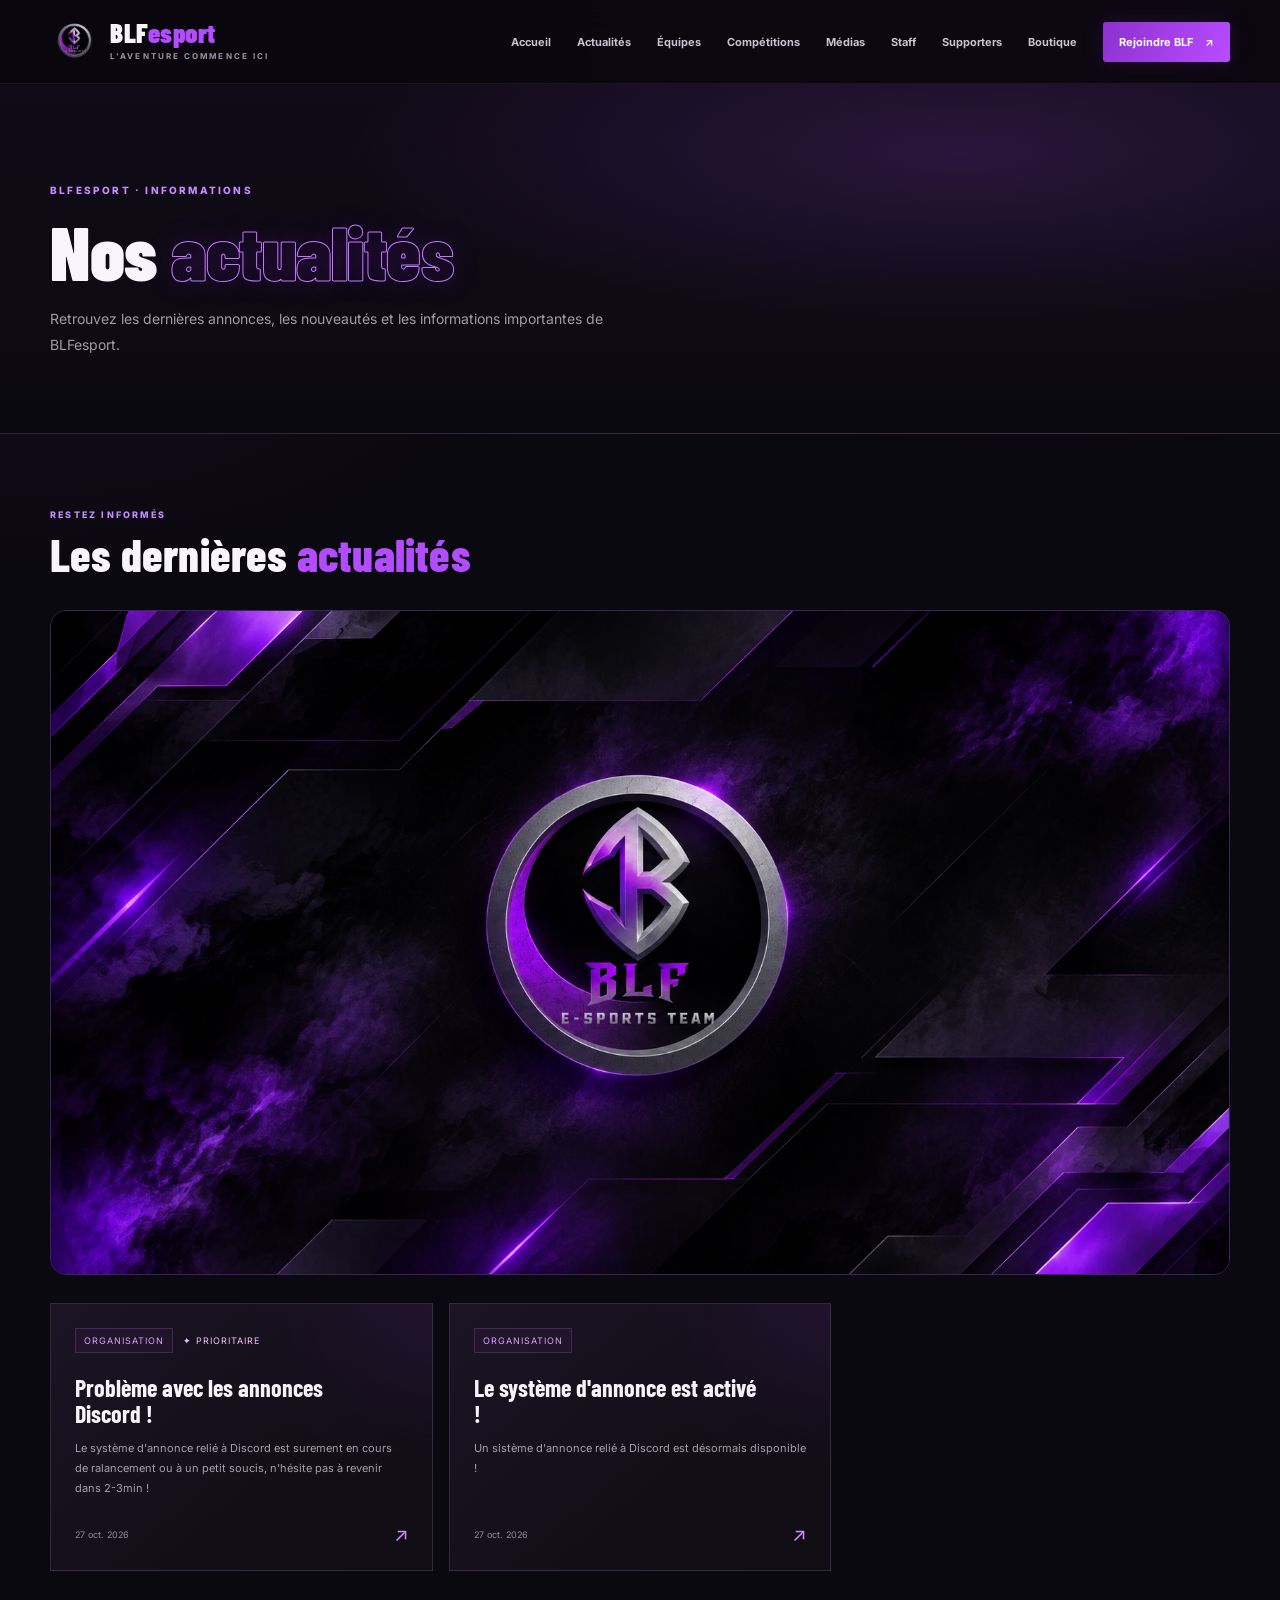
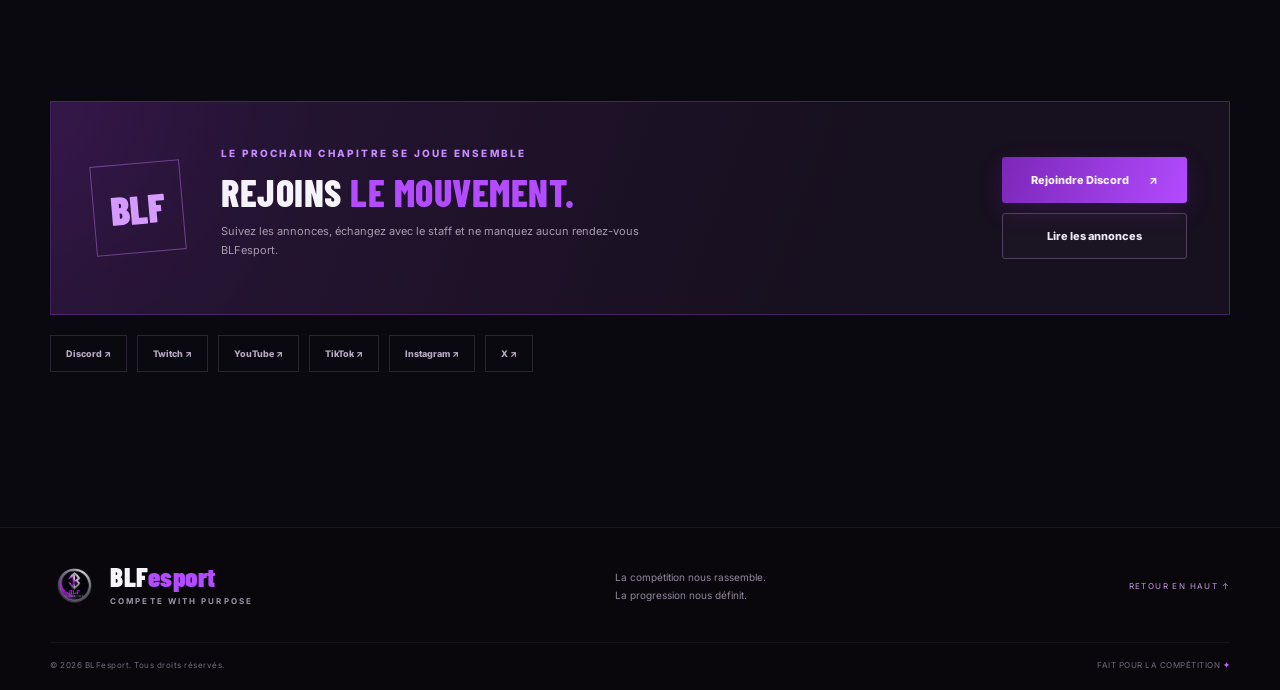
==== commit 2db6a22f: "Reorder script tags in actualites.html" ====
--- a/actualites.html
+++ b/actualites.html
@@ -16,7 +16,8 @@
   <link rel="stylesheet" href="css/style.css">
 
   <script defer src="js/data.js"></script>
-  <script defer src="js/main.js"></script>
+<script defer src="js/match.js"></script>
+<script defer src="js/main.js"></script>
   <link rel="manifest" href="manifest.json">
 </head>
 
--- a/css/style.css
+++ b/css/style.css
@@ -946,3 +946,104 @@
   font-size: 13px;
   line-height: 1.7;
 }
+
+/* Bannière des actualités BLFesport */
+.news-banner {
+  width: 100%;
+  margin-bottom: 28px;
+  overflow: hidden;
+  border-radius: 16px;
+  border: 1px solid rgba(160, 100, 255, 0.3);
+}
+
+.news-banner img {
+  display: block;
+  width: 100%;
+  height: auto;
+}
+
+
+/* DERNIERS RÉSULTATS - ACCUEIL */
+.home-results-grid {
+  display: grid;
+  grid-template-columns: repeat(2, minmax(0, 1fr));
+  gap: 18px;
+  margin-top: 30px;
+}
+
+.home-result-card {
+  background: linear-gradient(135deg, #191321, #100d16);
+  border: 1px solid rgba(170, 120, 220, .2);
+  border-radius: 14px;
+  padding: 24px;
+  transition: .25s ease;
+}
+
+.home-result-card:hover {
+  border-color: rgba(170, 120, 220, .65);
+  transform: translateY(-3px);
+}
+
+.home-result-teams {
+  display: flex;
+  align-items: center;
+  justify-content: space-between;
+  gap: 12px;
+}
+
+.home-result-team {
+  display: flex;
+  align-items: center;
+  gap: 10px;
+}
+
+.home-result-team img {
+  width: 42px;
+  height: 42px;
+  object-fit: contain;
+}
+
+.home-result-score {
+  font-family: 'Barlow Condensed', sans-serif;
+  font-size: 32px;
+  font-weight: 900;
+  color: #fff;
+  white-space: nowrap;
+}
+
+.home-result-info {
+  display: flex;
+  justify-content: space-between;
+  align-items: center;
+  gap: 10px;
+  margin-top: 20px;
+  padding-top: 14px;
+  border-top: 1px solid rgba(255,255,255,.08);
+  color: #aaa1b5;
+  font-size: 12px;
+}
+
+.home-result-status {
+  font-weight: 800;
+  letter-spacing: 1px;
+}
+
+.home-result-status.win {
+  color: #8bd9a6;
+}
+
+.home-result-status.loss {
+  color: #ed8b9a;
+}
+
+.results-footer {
+  display: flex;
+  justify-content: center;
+  margin-top: 28px;
+}
+
+@media (max-width: 650px) {
+  .home-results-grid {
+    grid-template-columns: 1fr;
+  }
+}
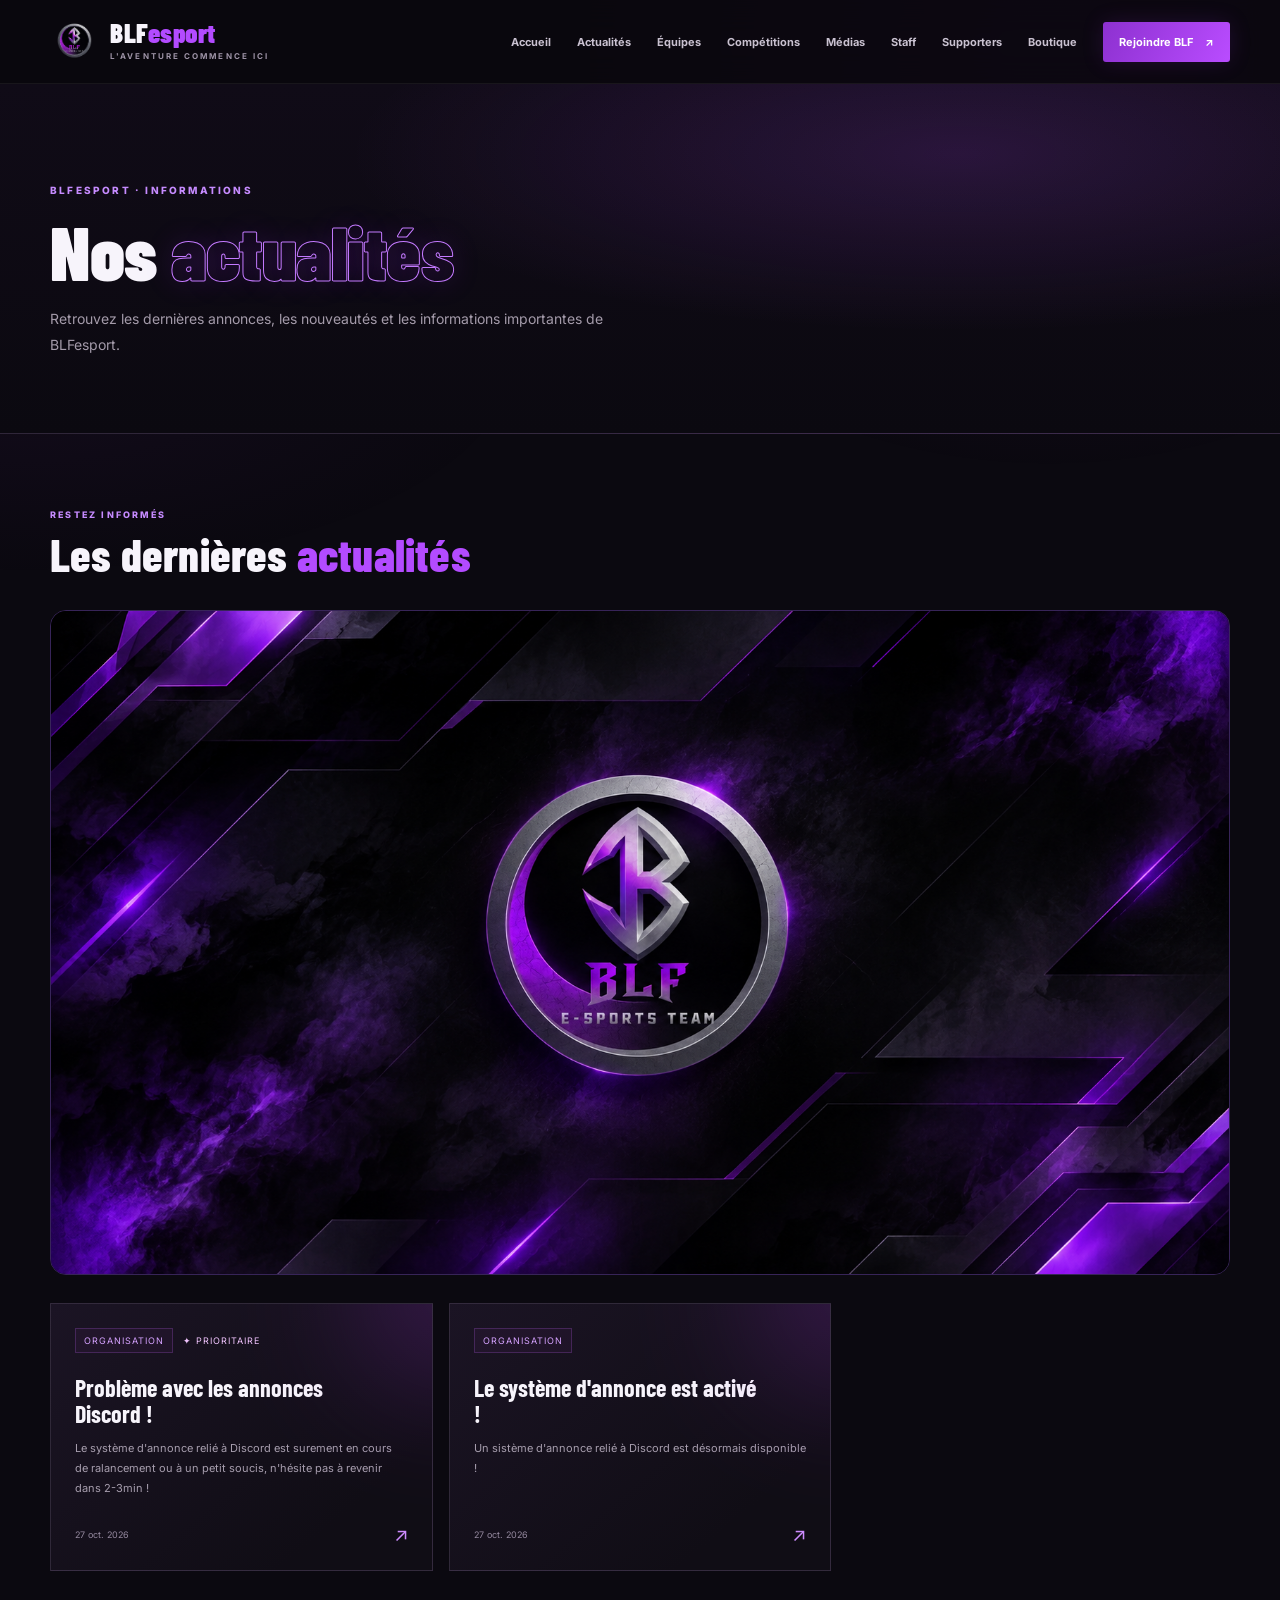
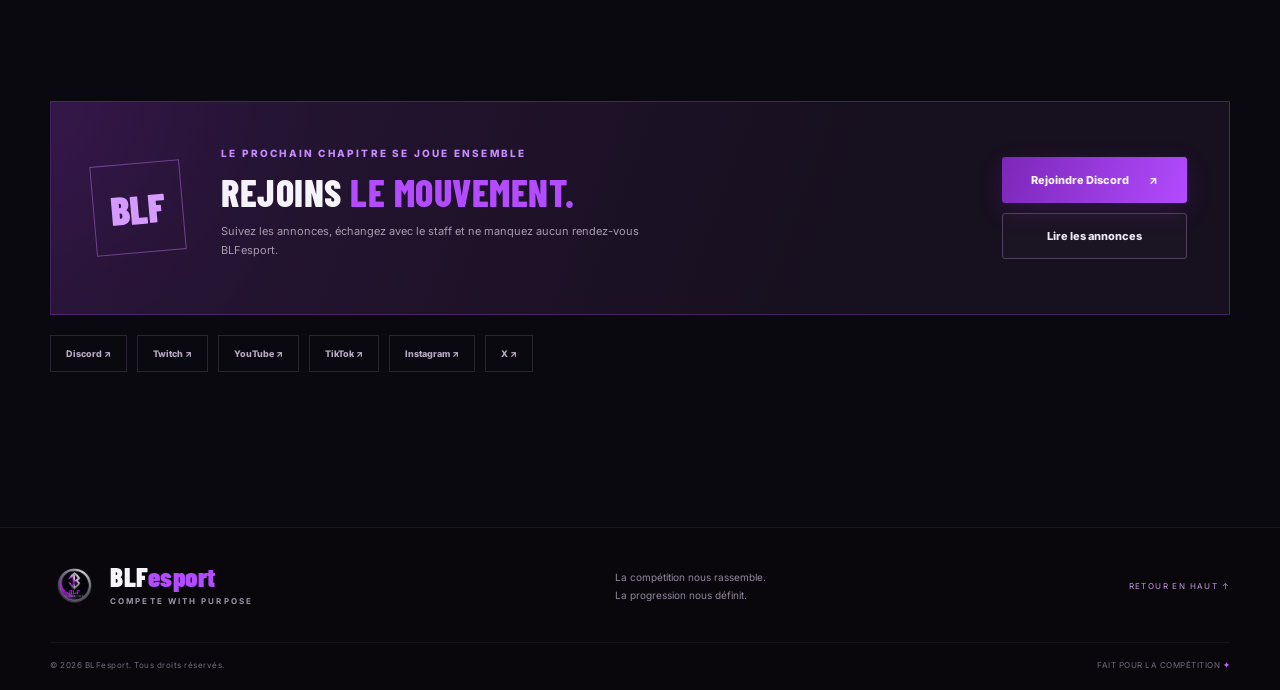
==== commit 0cd4b008: "Enhance SEO and Open Graph metadata in actualites.html Updated the title and added SEO and Open Grap" ====
--- a/actualites.html
+++ b/actualites.html
@@ -1,25 +1,41 @@
 
 <!DOCTYPE html>
 <html lang="fr">
+
 <head>
   <meta charset="UTF-8">
   <meta name="viewport" content="width=device-width, initial-scale=1.0">
+  <meta name="theme-color" content="#100b16">
 
-  <title>Actualités | BLFesport</title>
+  <!-- SEO -->
+  <title>Actualités esport | BLFesport</title>
+  <meta name="description" content="Suivez toutes les actualités de BLFesport : annonces officielles, résultats Rocket League, recrutements, compétitions et événements esport.">
+  <meta name="robots" content="index, follow">
 
-  <meta
-    name="description"
-    content="Retrouvez toutes les actualités de BLFesport : annonces, résultats, recrutements et événements esport."
-  >
+  <!-- Open Graph -->
+  <meta property="og:type" content="website">
+  <meta property="og:site_name" content="BLFesport">
+  <meta property="og:title" content="Actualités esport | BLFesport">
+  <meta property="og:description" content="Découvrez les dernières annonces, résultats et actualités de BLFesport.">
+  <meta property="og:image" content="assets/blflogo.png">
+  <meta property="og:image:alt" content="Logo officiel de BLFesport">
 
-  <link rel="icon" type="image/png" href="assets/blflogo.png">
+  <!-- Twitter / X -->
+  <meta name="twitter:card" content="summary">
+  <meta name="twitter:title" content="Actualités esport | BLFesport">
+  <meta name="twitter:description" content="Les dernières actualités de BLFesport.">
+  <meta name="twitter:image" content="assets/blflogo.png">
+
+  <link rel="icon" type="image/png" href="assets/favicon.png">
   <link rel="stylesheet" href="css/style.css">
 
   <script defer src="js/data.js"></script>
-<script defer src="js/match.js"></script>
-<script defer src="js/main.js"></script>
+  <script defer src="js/match.js"></script>
+  <script defer src="js/main.js"></script>
+
   <link rel="manifest" href="manifest.json">
 </head>
+
 
 <body>
 <header class="site-header">
--- a/css/style.css
+++ b/css/style.css
@@ -28,11 +28,85 @@
 }body:before{content:"";position:fixed;inset:0;pointer-events:none;z-index:-2;background:radial-gradient(ellipse at 82% 5%,rgba(122,34,153,.18),transparent 35%),radial-gradient(ellipse at 2% 40%,rgba(93,36,129,.1),transparent 28%)}a{color:inherit;text-decoration:none}button{font:inherit}.ambient{position:absolute;width:400px;height:400px;border-radius:50%;filter:blur(120px);opacity:.11;pointer-events:none;z-index:-1}.ambient-one{background:#b42cff;top:450px;left:-260px}.ambient-two{background:#6e23bb;top:1800px;right:-280px}.section-wrap{width:min(var(--max),calc(100% - 48px));margin-inline:auto}.site-header{height:84px;padding:0 max(24px,calc((100% - var(--max))/2));display:flex;align-items:center;justify-content:space-between;border-bottom:1px solid rgba(255,255,255,.06);background:rgba(10,8,14,.84);backdrop-filter:blur(16px);position:sticky;top:0;z-index:50}.brand{display:flex;align-items:center;gap:11px;font-family:"Barlow Condensed",sans-serif;font-weight:900;font-size:27px;letter-spacing:.5px;line-height:.8}.brand img{width:49px;height:49px;object-fit:contain;border-radius:50%}.brand .accent{color:var(--purple)}.brand small{display:block;font:700 8px Inter,sans-serif;letter-spacing:2.1px;color:#9e94a7;margin-top:8px}.main-nav{display:flex;align-items:center;gap:26px}.main-nav>a{font-size:11px;font-weight:700;color:#c9c1d0;transition:color .2s}.main-nav>a:hover{color:#fff}.main-nav .nav-cta{padding:13px 16px;background:linear-gradient(115deg,#8d31d0,#b94cff);border-radius:3px;color:white;box-shadow:0 0 22px #8d31d02a}.nav-cta span{margin-left:9px}.menu-toggle{display:none;background:none;border:0;padding:8px}.menu-toggle span{display:block;width:24px;height:2px;background:white;margin:5px}
 .hero{min-height:620px;display:grid;grid-template-columns:1.02fr .98fr;align-items:center;position:relative;padding-top:52px;padding-bottom:88px}.hero-copy{position:relative;z-index:2;padding-bottom:20px}.eyebrow{font-size:10px;letter-spacing:2.2px;font-weight:800;color:#c68bff;margin:0 0 20px;display:flex;align-items:center;gap:10px}.live-dot{width:7px;height:7px;border-radius:50%;background:#c65cff;box-shadow:0 0 12px #b64aff}.hero h1{font:900 clamp(64px,8.2vw,112px)/.82 "Barlow Condensed",sans-serif;letter-spacing:-1px;margin:0 0 26px}.hero h1 span{color:transparent;-webkit-text-stroke:1.6px #c47aff;text-shadow:0 0 40px #a02aff1c}.hero-lead{font-size:18px;font-weight:800;margin:0 0 12px}.hero-description{color:var(--muted);font-size:13px;line-height:1.9;max-width:420px;margin:0 0 27px}.hero-actions{display:flex;gap:12px;flex-wrap:wrap}.button{min-height:46px;padding:0 18px;display:inline-flex;align-items:center;justify-content:center;gap:20px;font-size:11px;font-weight:800;border-radius:3px;transition:transform .2s,box-shadow .2s,border-color .2s}.button:hover{transform:translateY(-2px)}.button-primary{background:linear-gradient(110deg,#7b27b8,#b34bff);box-shadow:0 8px 26px #9d2fe52a}.button-primary:hover{box-shadow:0 8px 30px #b34bff55}.button-ghost{border:1px solid #50415c;color:#eee8f4;background:#ffffff04}.button-ghost:hover{border-color:var(--purple)}.hero-proof{display:flex;align-items:center;gap:22px;margin-top:52px}.proof-item strong{font:800 26px "Barlow Condensed",sans-serif;display:block}.proof-item span{font-size:8px;letter-spacing:1.3px;color:#968b9e;font-weight:800}.proof-separator{height:34px;width:1px;background:var(--line)}.hero-visual{height:470px;position:relative;display:grid;place-items:center;isolation:isolate}.hero-grid{position:absolute;inset:8% 0;background-image:linear-gradient(#ffffff08 1px,transparent 1px),linear-gradient(90deg,#ffffff08 1px,transparent 1px);background-size:35px 35px;mask-image:radial-gradient(ellipse,black,transparent 70%);transform:perspective(450px) rotateY(-10deg) rotateX(5deg)}.hero-logo-frame{width:min(82%,390px);aspect-ratio:1;position:relative;display:grid;place-items:center;animation:float 6s ease-in-out infinite}.hero-logo-frame:before{content:"";position:absolute;inset:4%;border:1px solid #b34bff75;border-radius:50%;box-shadow:0 0 45px #8e22d32a,inset 0 0 35px #8e22d31e}.hero-logo-frame img{width:87%;height:87%;object-fit:contain;filter:drop-shadow(0 18px 35px #000b);position:relative;z-index:2}.logo-glow{position:absolute;width:70%;height:70%;background:#a72bff;filter:blur(90px);opacity:.27}.hero-orbit{position:absolute;border:1px solid #c178fa30;border-radius:50%;transform:rotate(-28deg)}.orbit-one{width:95%;height:58%}.orbit-two{width:78%;height:88%;transform:rotate(38deg)}.floating-tag{position:absolute;display:flex;align-items:center;gap:10px;padding:12px 15px;background:#17111fd9;border:1px solid #b87be13a;box-shadow:0 10px 30px #0004;backdrop-filter:blur(10px)}.tag-top{top:13%;right:-1%}.tag-bottom{bottom:15%;left:0}.floating-tag small{display:block;font-size:7px;letter-spacing:1.5px;color:#a79caf;margin-bottom:5px}.floating-tag strong{font-size:11px}.tag-icon{color:#d18aff;font-size:22px}.status-square{width:8px;height:8px;background:#c65cff;box-shadow:0 0 12px #c65cff}.hero-vertical{position:absolute;right:-12px;top:42%;writing-mode:vertical-rl;font-size:8px;letter-spacing:2px;color:#84758e}.scroll-cue{position:absolute;bottom:28px;left:0;font-size:8px;letter-spacing:2px;color:#82778b;display:flex;gap:10px;align-items:center}.scroll-cue span{width:25px;height:1px;background:var(--purple)}
 .ticker{overflow:hidden;border-block:1px solid #ffffff0d;background:#100c16;padding:15px 0}.ticker-track{min-width:max-content;display:flex;justify-content:space-around;align-items:center;gap:40px;animation:marquee 28s linear infinite}.ticker-track span{font:800 14px "Barlow Condensed",sans-serif;letter-spacing:2.5px;color:#c7becd}.ticker-track b{font-size:11px;color:var(--purple)}
-.section-block{padding-top:100px;padding-bottom:20px}.section-heading{display:flex;align-items:end;justify-content:space-between;gap:20px;margin-bottom:30px}.section-heading .eyebrow{margin-bottom:12px}.section-heading h2,.community h2{font:800 clamp(34px,5vw,52px)/.95 "Barlow Condensed",sans-serif;letter-spacing:.5px;margin:0}.section-heading h2 span,.community h2 span{color:var(--purple)}.section-index{font-size:9px;letter-spacing:1.6px;color:#817588;font-weight:700}.news-grid{display:grid;grid-template-columns:repeat(3,1fr);gap:16px}.news-card{min-height:250px;background:linear-gradient(140deg,#1b1424,#100d15 78%);border:1px solid var(--line);padding:24px;position:relative;overflow:hidden;display:flex;flex-direction:column;transition:transform .25s,border-color .25s}.news-card:hover{transform:translateY(-4px);border-color:#a54be966}.news-card:after{content:"";position:absolute;width:180px;height:180px;right:-110px;top:-100px;border-radius:50%;background:#9f36d7;filter:blur(70px);opacity:.18}.news-meta{display:flex;gap:10px;align-items:center;font-size:9px;letter-spacing:1px;color:#a99bb5;text-transform:uppercase}.category-pill{padding:6px 8px;border:1px solid #9c51c64a;color:#d5a2ff;background:#9b42c20e}.important-pill{color:#f2c5ff}.news-card h3{font:700 24px/1.08 "Barlow Condensed",sans-serif;margin:22px 0 12px;max-width:290px}.news-card p{font-size:11px;color:#a79eae;line-height:1.8;margin:0 0 25px}.news-bottom{margin-top:auto;display:flex;align-items:center;justify-content:space-between;font-size:9px;color:#94889e}.news-arrow{color:#ce8cff;font-size:19px}.empty-state{padding:24px;border:1px dashed var(--line);color:var(--muted);font-size:12px;line-height:1.7}
+.section-block{padding-top:100px;padding-bottom:20px}.section-heading{display:flex;align-items:end;justify-content:space-between;gap:20px;margin-bottom:30px}.section-heading .eyebrow{margin-bottom:12px}.section-heading h2,.community h2{font:800 clamp(34px,5vw,52px)/.95 "Barlow Condensed",sans-serif;letter-spacing:.5px;margin:0}.section-heading h2 span,.community h2 span{color:var(--purple)}.section-index{font-size:9px;letter-spacing:1.6px;color:#817588;font-weight:700}.news-grid{display:grid;grid-template-columns:repeat(3,1fr);gap:16px}.news-card{min-height:250px;background:linear-gradient(140deg,#1b1424,#100d15 78%);border:1px solid var(--line);padding:24px;position:relative;overflow:hidden;display:flex;flex-direction:column;transition:transform .25s,border-color .25s}.news-card:hover{
+  transform:translateY(-6px);
+  border-color:#b34bff;
+  box-shadow:0 12px 35px #9d2fe522;
+}.news-card:after{content:"";position:absolute;width:180px;height:180px;right:-110px;top:-100px;border-radius:50%;background:#9f36d7;filter:blur(70px);opacity:.32;
+transition:opacity .3s ease;}.news-card:hover:after{
+  opacity:.55;
+}.news-meta{display:flex;gap:10px;align-items:center;font-size:9px;letter-spacing:1px;color:#a99bb5;text-transform:uppercase}.category-pill{padding:6px 8px;border:1px solid #9c51c64a;color:#d5a2ff;background:#9b42c20e}.important-pill{color:#f2c5ff}.news-card h3{font:700 24px/1.08 "Barlow Condensed",sans-serif;margin:22px 0 12px;max-width:290px}.news-card p{font-size:11px;color:#a79eae;line-height:1.8;margin:0 0 25px}.news-bottom{margin-top:auto;display:flex;align-items:center;justify-content:space-between;font-size:9px;color:#94889e}.news-arrow{color:#ce8cff;font-size:19px}.empty-state{padding:24px;border:1px dashed var(--line);color:var(--muted);font-size:12px;line-height:1.7}
 .match-feature{padding-bottom:30px}.next-match{min-height:250px;border:1px solid #8d3fc84d;background:linear-gradient(110deg,#21152c,#120e18 70%);position:relative;overflow:hidden;padding:32px;display:grid;grid-template-columns:1fr auto;gap:25px;align-items:center}.next-match:after{content:"MATCHDAY";font:900 100px "Barlow Condensed",sans-serif;position:absolute;right:4%;bottom:-20px;color:#ffffff05;pointer-events:none}.match-kicker{font-size:9px;letter-spacing:2px;color:#c88aff;font-weight:800}.match-title{font:800 35px "Barlow Condensed",sans-serif;margin:12px 0}.match-detail{display:flex;gap:18px;flex-wrap:wrap;color:#a99db2;font-size:11px}.match-detail span{display:flex;align-items:center;gap:6px}.countdown-wrap{position:relative;z-index:1;text-align:center;min-width:190px}.countdown-label{font-size:8px;letter-spacing:1.7px;color:#aa9cb6;font-weight:800}.countdown{display:flex;justify-content:center;gap:8px;margin:12px 0}.countdown-unit{min-width:40px;padding:9px 5px;background:#0b0810;border:1px solid #ad55dd38}.countdown-unit strong{display:block;font:800 24px "Barlow Condensed",sans-serif}.countdown-unit small{font-size:7px;color:#a99bb2}.match-note{font-size:10px;color:#8f8398}.subheading-row,.video-heading{display:flex;justify-content:space-between;align-items:center;margin:36px 0 15px}.subheading-row h3,.video-heading h3{font:700 19px "Barlow Condensed",sans-serif;letter-spacing:.7px;margin:0}.muted-label{font-size:8px;letter-spacing:1.2px;color:#827589}.match-list{border-top:1px solid var(--line)}.match-row{display:grid;grid-template-columns:100px 1fr 1.2fr auto;gap:20px;align-items:center;padding:17px 15px;border-bottom:1px solid var(--line);font-size:11px}.match-date{color:#c6b7d1;font-weight:700}.match-opponent{font-weight:800}.match-info{color:#968a9f}.match-status{font-size:9px;padding:6px 8px;border:1px solid var(--line);color:#c4b4d1;white-space:nowrap}.match-status.result{color:#b8f3d4;border-color:#4b9c7566}.stats-row{display:grid;grid-template-columns:repeat(4,1fr);margin-top:28px;border:1px solid var(--line)}.stat-box{padding:20px;border-right:1px solid var(--line)}.stat-box:last-child{border-right:0}.stat-box strong{display:block;font:800 28px "Barlow Condensed",sans-serif;color:#e4c5ff}.stat-box span{font-size:8px;letter-spacing:1.2px;color:#94889e}
-.rosters-section,.staff-section{background:linear-gradient(180deg,transparent,#120d19 20%,#120d19 80%,transparent)}.section-intro{font-size:12px;color:var(--muted);line-height:1.8;margin:-12px 0 27px}.roster-grid{display:grid;grid-template-columns:repeat(3,1fr);gap:16px}.roster-card{padding:24px;border:1px solid var(--line);background:linear-gradient(145deg,#1d1427,#100d15);position:relative;overflow:hidden}.roster-card:before{content:"";position:absolute;width:150px;height:150px;right:-60px;top:-60px;border-radius:50%;background:#a23de7;filter:blur(65px);opacity:.16}.roster-top{display:flex;align-items:center;justify-content:space-between;position:relative}.roster-emblem{width:45px;height:45px;border:1px solid #a44be67a;display:grid;place-items:center;font:900 20px "Barlow Condensed",sans-serif;color:#d9a4ff;transform:skew(-5deg)}.roster-game{font-size:8px;letter-spacing:1.2px;color:#bda5d1;border:1px solid var(--line);padding:7px}.roster-card h3{font:800 31px "Barlow Condensed",sans-serif;margin:24px 0 3px}.roster-subtitle{font-size:10px;color:#b9a4ca}.roster-card p{font-size:11px;line-height:1.8;color:#9c91a5;min-height:60px}.roster-status{display:inline-block;font-size:8px;letter-spacing:.7px;padding:7px 9px;border:1px solid #aa60dc40;color:#d2a4f1;background:#9d35d70c}.players-wrap{margin-top:20px;padding-top:17px;border-top:1px solid var(--line)}.players-wrap h4{font-size:8px;letter-spacing:1.5px;color:#a79aae;margin:0 0 12px}.player-chip{display:flex;align-items:center;gap:10px;margin-top:10px}.player-avatar{width:32px;height:32px;border-radius:50%;background:#302139;border:1px solid #a74be966;display:grid;place-items:center;font-weight:800;font-size:10px;overflow:hidden}.player-avatar img{width:100%;height:100%;object-fit:cover}.player-chip strong{display:block;font-size:10px}.player-chip small{font-size:9px;color:#9e91a9}.roster-foot{margin-top:20px;font-size:9px;color:#96869f}
-.media-layout{display:grid;grid-template-columns:1fr 1fr;gap:16px}.media-card{padding:28px;min-height:260px;position:relative;overflow:hidden;border:1px solid var(--line);background:linear-gradient(135deg,#241330,#110d16)}.youtube-card{background:linear-gradient(135deg,#23131b,#110d16)}.media-card-top{display:flex;justify-content:space-between;align-items:center;position:relative;z-index:1}.platform-icon{width:36px;height:36px;border-radius:9px;display:grid;place-items:center;font-weight:900}.twitch-icon{background:#9146ff}.youtube-icon{background:#fa3535}.media-status{font-size:8px;letter-spacing:1px;color:#c2b4ce}.media-status i{display:inline-block;width:6px;height:6px;border-radius:50%;background:#bc62ff;margin-right:7px}.media-card h3{font:800 32px "Barlow Condensed",sans-serif;margin:28px 0 8px;position:relative;z-index:1}.media-card p{font-size:11px;color:#a99caf;line-height:1.8;max-width:370px;position:relative;z-index:1}.text-link{display:inline-flex;gap:20px;color:#d7a2ff;font-size:10px;font-weight:800;margin-top:13px;position:relative;z-index:1}.media-watermark{position:absolute;right:-10px;bottom:-28px;font:900 88px "Barlow Condensed",sans-serif;color:#ffffff05;pointer-events:none}.video-grid{display:grid;grid-template-columns:repeat(3,1fr);gap:14px}.video-card{border:1px solid var(--line);background:#15101b;overflow:hidden}.video-thumb{aspect-ratio:16/9;background:linear-gradient(135deg,#281738,#100c14);display:grid;place-items:center;color:#d3a1ff;font-size:28px;overflow:hidden}.video-thumb img{width:100%;height:100%;object-fit:cover}.video-thumb iframe{width:100%;height:100%;border:0}.video-body{padding:15px}.video-body small{font-size:8px;color:#bd83e9;letter-spacing:1px}.video-body h4{font:700 19px "Barlow Condensed",sans-serif;margin:8px 0}.video-body p{font-size:10px;color:#a499ae;line-height:1.7}.video-body a{font-size:10px;color:#d2a1ff;font-weight:700}
-.staff-grid{display:grid;grid-template-columns:repeat(3,1fr);gap:15px}.staff-card{display:flex;gap:15px;padding:20px;background:#17111f;border:1px solid var(--line)}.staff-avatar{width:58px;height:58px;flex-shrink:0;background:linear-gradient(135deg,#4e2468,#21182b);border-radius:3px;display:grid;place-items:center;color:#d3a0ff;font:800 22px "Barlow Condensed",sans-serif;overflow:hidden}.staff-avatar img{width:100%;height:100%;object-fit:cover}.staff-card h3{font:700 20px "Barlow Condensed",sans-serif;margin:2px 0 4px}.staff-card small{font-size:8px;letter-spacing:1px;color:#d29bff;text-transform:uppercase}.staff-card p{font-size:10px;line-height:1.7;color:#a89caf;margin:9px 0 0}
+.rosters-section,.staff-section{background:linear-gradient(180deg,transparent,#120d19 20%,#120d19 80%,transparent)}.section-intro{font-size:12px;color:var(--muted);line-height:1.8;margin:-12px 0 27px}.roster-grid{display:grid;grid-template-columns:repeat(3,1fr);gap:16px}.roster-card{
+  padding:24px;
+  border:1px solid var(--line);
+  background:linear-gradient(145deg,#1d1427,#100d15);
+  position:relative;
+  overflow:hidden;
+  transition:transform .3s ease,border-color .3s ease,box-shadow .3s ease;
+}
+
+.roster-card:hover{
+  transform:translateY(-5px);
+  border-color:#b34bff;
+  box-shadow:0 12px 35px #9d2fe522;
+}.roster-card:before{
+  content:"";
+  position:absolute;
+  width:150px;
+  height:150px;
+  right:-60px;
+  top:-60px;
+  border-radius:50%;
+  background:#a23de7;
+  filter:blur(65px);
+  opacity:.16;
+  transition:opacity .3s ease;
+}
+
+.roster-card:hover:before{
+  opacity:.5;
+}.roster-top{display:flex;align-items:center;justify-content:space-between;position:relative}.roster-emblem{width:45px;height:45px;border:1px solid #a44be67a;display:grid;place-items:center;font:900 20px "Barlow Condensed",sans-serif;color:#d9a4ff;transform:skew(-5deg)}.roster-game{font-size:8px;letter-spacing:1.2px;color:#bda5d1;border:1px solid var(--line);padding:7px}.roster-card h3{font:800 31px "Barlow Condensed",sans-serif;margin:24px 0 3px}.roster-subtitle{font-size:10px;color:#b9a4ca}.roster-card p{font-size:11px;line-height:1.8;color:#9c91a5;min-height:60px}.roster-status{display:inline-block;font-size:8px;letter-spacing:.7px;padding:7px 9px;border:1px solid #aa60dc40;color:#d2a4f1;background:#9d35d70c}.players-wrap{margin-top:20px;padding-top:17px;border-top:1px solid var(--line)}.players-wrap h4{font-size:8px;letter-spacing:1.5px;color:#a79aae;margin:0 0 12px}.player-chip{display:flex;align-items:center;gap:10px;margin-top:10px}.player-avatar{width:32px;height:32px;border-radius:50%;background:#302139;border:1px solid #a74be966;display:grid;place-items:center;font-weight:800;font-size:10px;overflow:hidden}.player-avatar img{width:100%;height:100%;object-fit:cover}.player-chip strong{display:block;font-size:10px}.player-chip small{font-size:9px;color:#9e91a9}.roster-foot{margin-top:20px;font-size:9px;color:#96869f}
+.media-layout{display:grid;grid-template-columns:1fr 1fr;gap:16px}.media-card{
+  padding:28px;
+  min-height:260px;
+  position:relative;
+  overflow:hidden;
+  border:1px solid var(--line);
+  background:linear-gradient(135deg,#241330,#110d16);
+  transition:transform .3s ease,border-color .3s ease,box-shadow .3s ease;
+}
+
+.media-card:hover{
+  transform:translateY(-5px);
+  border-color:#b34bff;
+  box-shadow:0 12px 35px #9d2fe522;
+}.youtube-card{background:linear-gradient(135deg,#23131b,#110d16)}.media-card-top{display:flex;justify-content:space-between;align-items:center;position:relative;z-index:1}.platform-icon{width:36px;height:36px;border-radius:9px;display:grid;place-items:center;font-weight:900}.twitch-icon{background:#9146ff}.youtube-icon{background:#fa3535}.media-status{font-size:8px;letter-spacing:1px;color:#c2b4ce}.media-status i{display:inline-block;width:6px;height:6px;border-radius:50%;background:#bc62ff;margin-right:7px}.media-card h3{font:800 32px "Barlow Condensed",sans-serif;margin:28px 0 8px;position:relative;z-index:1}.media-card p{font-size:11px;color:#a99caf;line-height:1.8;max-width:370px;position:relative;z-index:1}.text-link{display:inline-flex;gap:20px;color:#d7a2ff;font-size:10px;font-weight:800;margin-top:13px;position:relative;z-index:1}.media-watermark{position:absolute;right:-10px;bottom:-28px;font:900 88px "Barlow Condensed",sans-serif;color:#ffffff05;pointer-events:none}.video-grid{display:grid;grid-template-columns:repeat(3,1fr);gap:14px}.video-card{
+  border:1px solid var(--line);
+  background:#15101b;
+  overflow:hidden;
+  transition:transform .3s ease,border-color .3s ease,box-shadow .3s ease;
+}
+
+.video-card:hover{
+  transform:translateY(-4px);
+  border-color:#b34bff;
+  box-shadow:0 10px 28px #9d2fe51c;
+}.video-thumb{aspect-ratio:16/9;background:linear-gradient(135deg,#281738,#100c14);display:grid;place-items:center;color:#d3a1ff;font-size:28px;overflow:hidden}.video-thumb img{width:100%;height:100%;object-fit:cover}.video-thumb iframe{width:100%;height:100%;border:0}.video-body{padding:15px}.video-body small{font-size:8px;color:#bd83e9;letter-spacing:1px}.video-body h4{font:700 19px "Barlow Condensed",sans-serif;margin:8px 0}.video-body p{font-size:10px;color:#a499ae;line-height:1.7}.video-body a{font-size:10px;color:#d2a1ff;font-weight:700}
+.staff-grid{display:grid;grid-template-columns:repeat(3,1fr);gap:15px}.staff-card{
+  display:flex;
+  gap:15px;
+  padding:20px;
+  background:#17111f;
+  border:1px solid var(--line);
+  transition:transform .3s ease,border-color .3s ease,box-shadow .3s ease;
+}
+
+.staff-card:hover{
+  transform:translateY(-4px);
+  border-color:#b34bff;
+  box-shadow:0 10px 28px #9d2fe51c;
+}.staff-avatar{width:58px;height:58px;flex-shrink:0;background:linear-gradient(135deg,#4e2468,#21182b);border-radius:3px;display:grid;place-items:center;color:#d3a0ff;font:800 22px "Barlow Condensed",sans-serif;overflow:hidden}.staff-avatar img{width:100%;height:100%;object-fit:cover}.staff-card h3{font:700 20px "Barlow Condensed",sans-serif;margin:2px 0 4px}.staff-card small{font-size:8px;letter-spacing:1px;color:#d29bff;text-transform:uppercase}.staff-card p{font-size:10px;line-height:1.7;color:#a89caf;margin:9px 0 0}
 .partner-grid{display:grid;grid-template-columns:repeat(4,1fr);gap:12px}.partner-card{min-height:120px;border:1px dashed #50405c;background:#120e17;display:flex;flex-direction:column;align-items:center;justify-content:center;text-align:center;padding:15px}.partner-logo{height:36px;max-width:90px;object-fit:contain;margin-bottom:8px;filter:grayscale(1)}.partner-placeholder{font:800 22px "Barlow Condensed",sans-serif;color:#9d8ba9;margin-bottom:8px}.partner-card strong{font-size:10px}.partner-card p{font-size:9px;line-height:1.6;color:#94899c;max-width:190px}.partner-card a{font-size:9px;color:#ce91ff;margin-top:5px}
 .shop-section{background:linear-gradient(180deg,transparent,#120d19 20%,#120d19 80%,transparent)}.shop-grid{display:grid;grid-template-columns:repeat(2,1fr);gap:16px}.shop-card{display:grid;grid-template-columns:160px 1fr;min-height:175px;border:1px solid var(--line);background:#17111e}.shop-image{display:grid;place-items:center;background:radial-gradient(circle,#51276d,#1c1325 70%);color:#d5a4ff;font:900 30px "Barlow Condensed",sans-serif;overflow:hidden}.shop-image img{width:100%;height:100%;object-fit:cover}.shop-body{padding:20px}.shop-body h3{font:700 23px "Barlow Condensed",sans-serif;margin:0 0 6px}.shop-price{font-size:12px;font-weight:800;color:#d7a3ff}.shop-body p{font-size:10px;line-height:1.7;color:#a89cae}.shop-body .button{min-height:34px;padding:0 12px;font-size:9px;margin-top:5px}.shop-note{font-size:10px;color:#9e92a6;margin-top:18px}.shop-note span{color:#c98aff;margin-right:7px}
 .community{padding-top:95px;padding-bottom:90px}.community-panel{position:relative;overflow:hidden;border:1px solid #a94be74d;background:linear-gradient(110deg,#291538,#17101f 65%);padding:42px;display:grid;grid-template-columns:100px 1fr auto;gap:28px;align-items:center}.community-panel:after{content:"";position:absolute;width:260px;height:260px;border-radius:50%;background:#a82eff;filter:blur(100px);opacity:.14;left:-140px;top:-130px}.community-sigil{width:90px;height:90px;border:1px solid #bc78e77a;display:grid;place-items:center;font:900 40px "Barlow Condensed",sans-serif;color:#d7a0ff;transform:rotate(-5deg)}.community-copy .eyebrow{margin-bottom:12px}.community-copy p:last-child{font-size:11px;line-height:1.8;color:#a99caf;max-width:460px}.community h2{font-size:38px}.community-actions{display:flex;flex-direction:column;gap:10px;min-width:185px}.social-links{display:flex;flex-wrap:wrap;gap:10px;margin-top:20px}.social-link{padding:12px 15px;border:1px solid var(--line);font-size:9px;font-weight:800;color:#b7a9c2;transition:all .2s}.social-link:hover{border-color:#ae5ce6;color:#fff}.social-link.unavailable{opacity:.45;cursor:default}.site-footer{border-top:1px solid #ffffff10;background:#09070c;padding:30px max(24px,calc((100% - var(--max))/2)) 20px}.footer-main{display:flex;align-items:center;justify-content:space-between;gap:20px;padding-bottom:28px}.footer-main p{font-size:10px;color:#94889d;line-height:1.8}.back-top{font-size:8px;letter-spacing:1.4px;color:#c49add}.footer-bottom{border-top:1px solid #ffffff0c;padding-top:17px;display:flex;align-items:center;justify-content:space-between;gap:14px;color:#746b7c;font-size:8px;letter-spacing:.5px}.footer-bottom b{color:#bd65f6}.footer-bottom a{color:#9984a6}.reveal{opacity:0;transform:translateY(18px);transition:opacity .7s,transform .7s}.reveal.visible{opacity:1;transform:none}
@@ -1047,3 +1121,387 @@
     grid-template-columns: 1fr;
   }
 }
+
+/* Logos des équipes dans les matchs */
+.match-teams {
+  display: flex;
+  align-items: center;
+  gap: 14px;
+}
+
+.match-team-logo {
+  width: 46px;
+  height: 46px;
+  flex-shrink: 0;
+  display: flex;
+  align-items: center;
+  justify-content: center;
+  background: rgba(255, 255, 255, 0.06);
+  border: 1px solid rgba(199, 122, 255, 0.3);
+  border-radius: 50%;
+  overflow: hidden;
+}
+
+.match-team-logo img {
+  width: 80%;
+  height: 80%;
+  object-fit: contain;
+}
+
+.match-team-name {
+  display: flex;
+  align-items: center;
+  flex-wrap: wrap;
+  gap: 8px;
+}
+
+.match-team-name span {
+  color: #c77aff;
+  font-weight: 800;
+  font-size: 12px;
+}
+
+/* Correction alignement des lignes de matchs */
+/* BLFesport — alignement des matchs */
+.match-row {
+  display: grid;
+  grid-template-columns: 100px minmax(0, 1fr) 1.2fr auto;
+  align-items: center;
+  gap: 20px;
+  min-width: 0;
+}
+
+.match-row > * {
+  min-width: 0;
+}
+
+.match-teams {
+  display: flex;
+  align-items: center;
+  gap: 10px;
+  min-width: 0;
+}
+
+.match-team-logo {
+  width: 38px;
+  height: 38px;
+  flex-shrink: 0;
+}
+
+.match-team-name {
+  display: flex;
+  align-items: center;
+  flex-wrap: wrap;
+  gap: 6px;
+  min-width: 0;
+}
+
+.match-status {
+  justify-self: end;
+  text-align: center;
+  white-space: nowrap;
+}
+
+@media (max-width: 760px) {
+  .match-row {
+    grid-template-columns: 76px minmax(0, 1fr) auto;
+    gap: 9px;
+  }
+
+  .match-status {
+    grid-column: 3;
+    grid-row: 1 / 3;
+  }
+}
+
+/* Couleurs des résultats BLFesport */
+.match-status.win {
+  color: #b8f3d4;
+  border-color: #4b9c7566;
+}
+
+.match-status.loss {
+  color: #ff8b8b;
+  border-color: #ff6b6b66;
+}
+
+.match-status.draw {
+  color: #cbb8ff;
+  border-color: #9b7bff66;
+}
+
+/* Correction affichage mobile — informations des matchs */
+@media (max-width: 760px) {
+  .match-row {
+    grid-template-columns: 1fr auto;
+    gap: 8px 12px;
+    padding: 14px 10px;
+  }
+
+  .match-date {
+    grid-column: 1;
+    grid-row: 1;
+  }
+
+  .match-teams {
+    grid-column: 1;
+    grid-row: 2;
+    flex-wrap: wrap;
+  }
+
+  .match-row > .match-info:first-of-type {
+    grid-column: 1;
+    grid-row: 3;
+    white-space: normal;
+    overflow-wrap: anywhere;
+    line-height: 1.5;
+  }
+
+  .match-row > .match-info:nth-of-type(2) {
+    grid-column: 1;
+    grid-row: 4;
+  }
+
+  .match-status {
+    grid-column: 2;
+    grid-row: 1 / 5;
+    align-self: center;
+  }
+}
+
+
+/* BLFesport — affichage mobile des matchs */
+@media (max-width: 760px) {
+  .match-row {
+    display: grid !important;
+    grid-template-columns: minmax(0, 1fr) auto !important;
+    grid-template-rows: auto auto auto;
+    gap: 10px 12px !important;
+    align-items: center;
+  }
+
+  .match-date {
+    grid-column: 1;
+    grid-row: 1;
+  }
+
+  .match-teams {
+    grid-column: 1;
+    grid-row: 2;
+    min-width: 0;
+  }
+
+  .match-extra {
+    grid-column: 1;
+    grid-row: 3;
+    display: flex;
+    flex-wrap: wrap;
+    gap: 5px 12px;
+    line-height: 1.5;
+    min-width: 0;
+  }
+
+  .match-status {
+    grid-column: 2;
+    grid-row: 1 / 4;
+    justify-self: end;
+  }
+}
+
+
+/* BLFesport — disposition définitive des matchs */
+
+/* Ordinateur */
+.match-row {
+  display: grid;
+  grid-template-columns: 100px minmax(0, 1fr) 100px auto;
+  align-items: center;
+  gap: 16px;
+  padding: 16px 20px;
+}
+
+.match-teams {
+  display: flex;
+  align-items: center;
+  gap: 10px;
+  min-width: 0;
+}
+
+.match-team-logo {
+  width: 38px;
+  height: 38px;
+  flex-shrink: 0;
+}
+
+.match-team-name {
+  display: flex;
+  align-items: center;
+  flex-wrap: wrap;
+  gap: 6px;
+  min-width: 0;
+}
+
+.match-info {
+  color: #968a9f;
+}
+
+.match-status {
+  justify-self: end;
+  white-space: nowrap;
+  text-align: center;
+}
+
+/* Mobile */
+@media (max-width: 760px) {
+  .match-row {
+    grid-template-columns: minmax(0, 1fr) auto;
+    grid-template-rows: auto auto auto;
+    gap: 9px 12px;
+    padding: 14px 10px;
+  }
+
+  .match-row > .match-date {
+    grid-column: 1;
+    grid-row: 1;
+  }
+
+  .match-row > .match-teams {
+    grid-column: 1;
+    grid-row: 2;
+  }
+
+  .match-row > .match-info {
+    grid-column: 1;
+    grid-row: 3;
+  }
+
+  .match-row > .match-status {
+    grid-column: 2;
+    grid-row: 1 / 4;
+    align-self: center;
+  }
+}
+
+/* BLFesport — informations des matchs sur PC */
+@media (min-width: 761px) {
+  .match-extra {
+    display: flex;
+    align-items: center;
+    gap: 12px;
+    white-space: nowrap;
+    font-size: 11px;
+    color: #a99bb5;
+  }
+
+  .match-extra span + span::before {
+    content: "·";
+    color: #c77aff;
+    margin-right: 12px;
+  }
+}
+
+/* BLFesport — alignement définitif des matchs sur PC */
+@media (min-width: 761px) {
+  .match-row {
+    grid-template-columns: 100px minmax(180px, 1.2fr) minmax(0, 1fr) 85px !important;
+    gap: 14px;
+    align-items: center;
+  }
+
+  .match-extra {
+    min-width: 0;
+    display: flex;
+    flex-wrap: wrap;
+    gap: 5px 10px;
+    overflow-wrap: anywhere;
+  }
+
+  .match-status {
+    grid-column: 4;
+    justify-self: end;
+    min-width: 65px;
+    text-align: center;
+  }
+}
+
+/* BLFesport — Logos des équipes dans les matchs */
+
+.match-team-logo,
+.match-opponent-logo {
+  width: 38px;
+  height: 38px;
+  flex-shrink: 0;
+  display: flex;
+  align-items: center;
+  justify-content: center;
+  overflow: hidden;
+  border-radius: 8px;
+  background: #17121f;
+  border: 1px solid #ffffff20;
+}
+
+.match-team-logo img,
+.match-opponent-logo img {
+  width: 100%;
+  height: 100%;
+  object-fit: contain;
+  padding: 3px;
+}
+
+.match-opponent-logo {
+  border-color: #b34cff55;
+}
+
+/* BLFesport — Rediffusions YouTube */
+
+.match-replay {
+  grid-column: 1 / -1;
+  display: flex;
+  align-items: center;
+  gap: 12px;
+  padding: 10px;
+  margin: 5px 0 12px;
+  background: #17121f;
+  border: 1px solid #b34cff35;
+  border-radius: 8px;
+  text-decoration: none;
+  color: #fff;
+  transition: .2s ease;
+}
+
+.match-replay:hover {
+  border-color: #b34cff;
+  background: #21172d;
+}
+
+.match-replay img {
+  width: 120px;
+  aspect-ratio: 16 / 9;
+  object-fit: cover;
+  border-radius: 5px;
+}
+
+.match-replay > span {
+  display: flex;
+  align-items: center;
+  gap: 9px;
+  font-size: 10px;
+  font-weight: 800;
+  letter-spacing: 1px;
+}
+
+.replay-play {
+  color: #c77aff;
+  font-size: 18px;
+}
+
+@media (max-width: 760px) {
+  .match-replay {
+    grid-column: 1 / -1;
+    width: 100%;
+  }
+
+  .match-replay img {
+    width: 105px;
+  }
+}
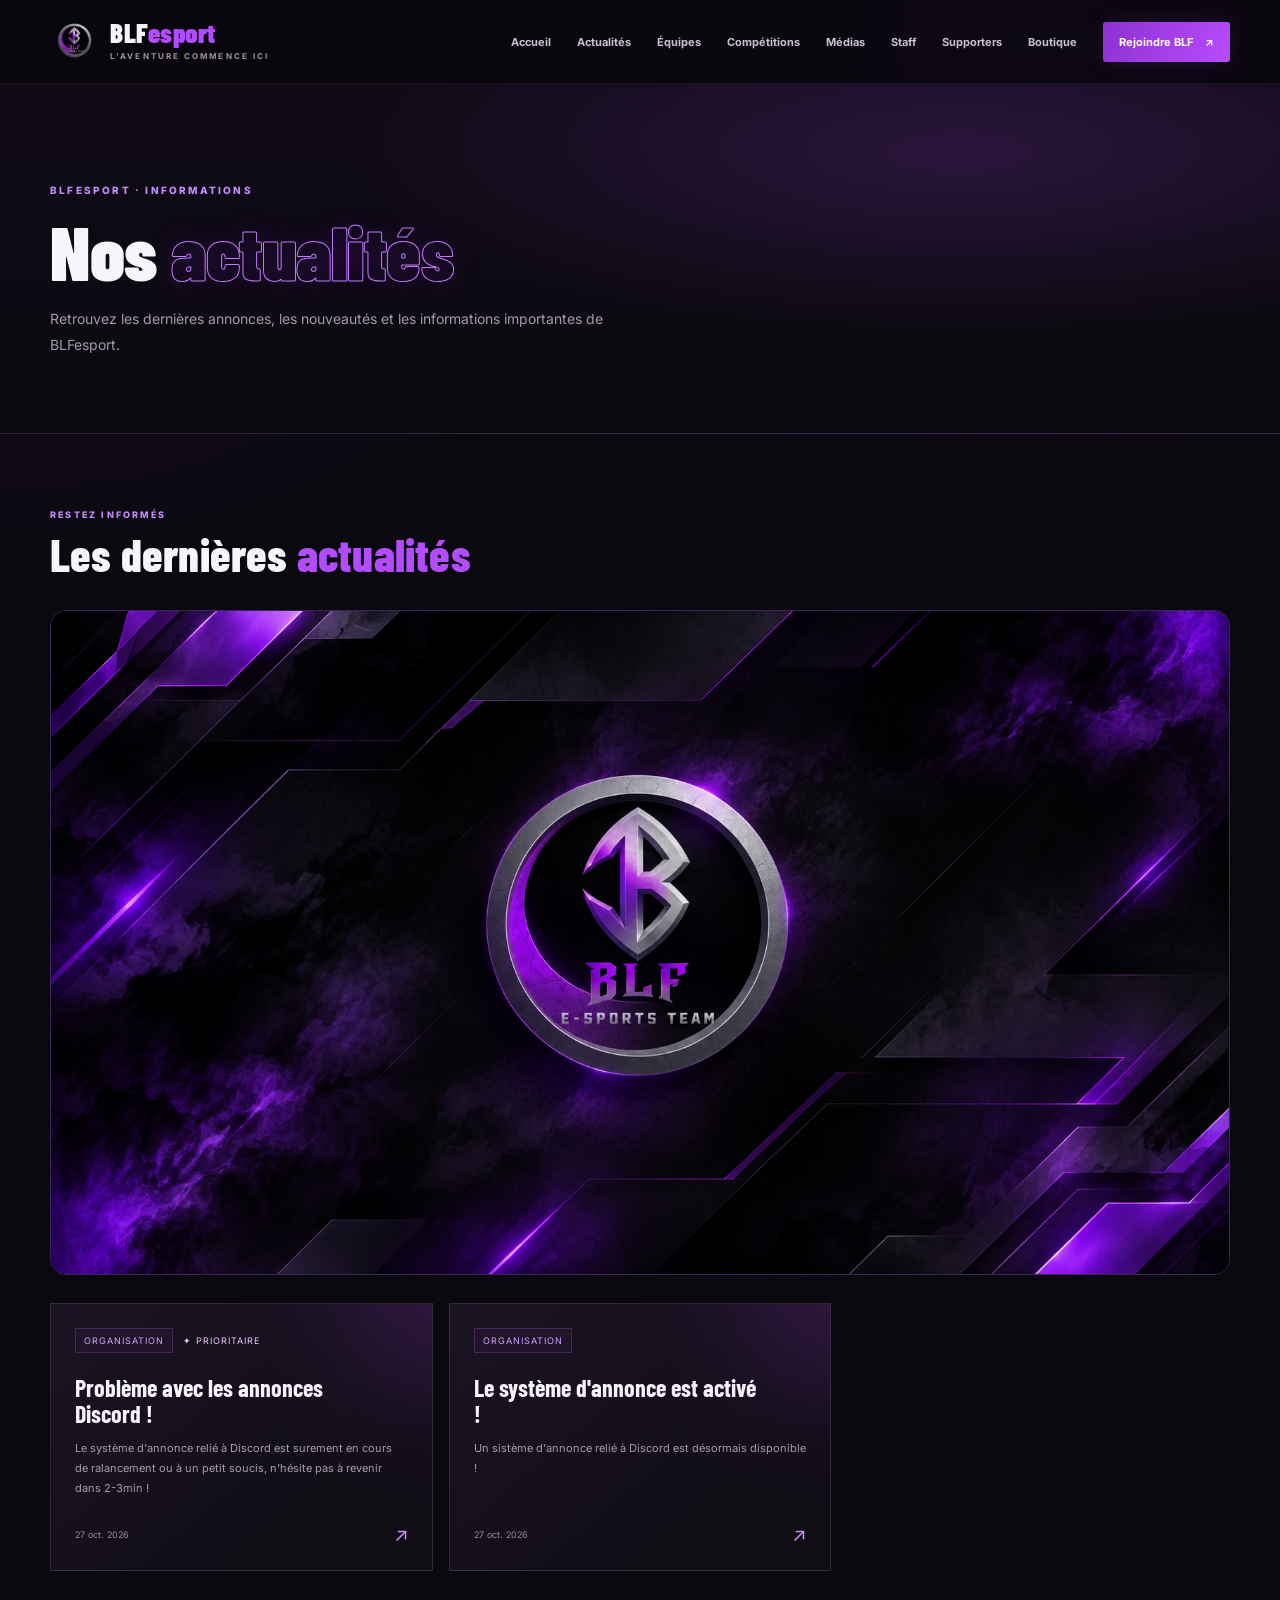
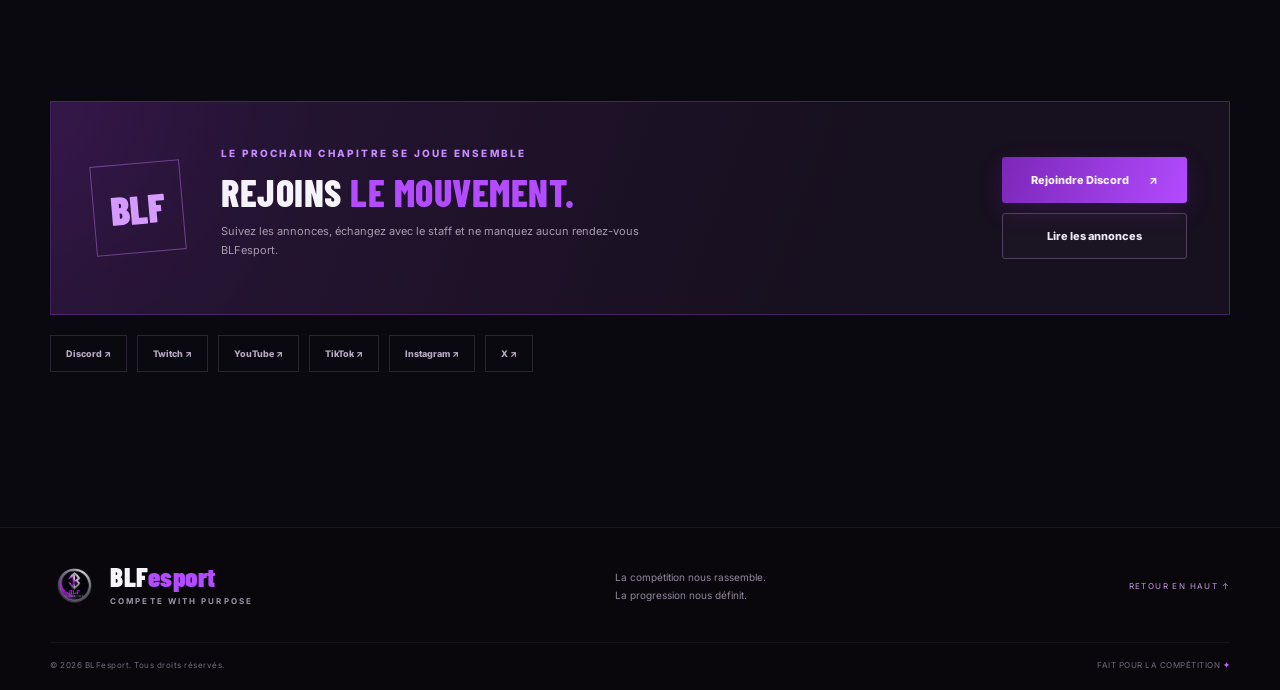
==== commit 246494fd: "Replace PNG logo with WEBP format" ====
--- a/actualites.html
+++ b/actualites.html
@@ -40,7 +40,7 @@
 <body>
 <header class="site-header">
   <a class="brand" href="index.html" aria-label="BLFesport, accueil">
-    <img src="assets/blflogo.png" alt="Logo officiel BLFesport">
+    <img src="assets/blflogo.webp" alt="Logo officiel BLFesport">
     <span>
       BLF<span class="accent">esport</span>
       <small>L'AVENTURE COMMENCE ICI</small>
--- a/css/style.css
+++ b/css/style.css
@@ -579,9 +579,6 @@
    Accueil préservé
 ========================================= */
 
-/* Polices */
-@import url('https://fonts.googleapis.com/css2?family=Barlow+Condensed:wght@500;600;700;800;900&family=Inter:wght@400;500;600;700;800;900&display=swap');
-
 /* Pages intérieures uniquement */
 .hero:has(.hero-content) {
   display: block;
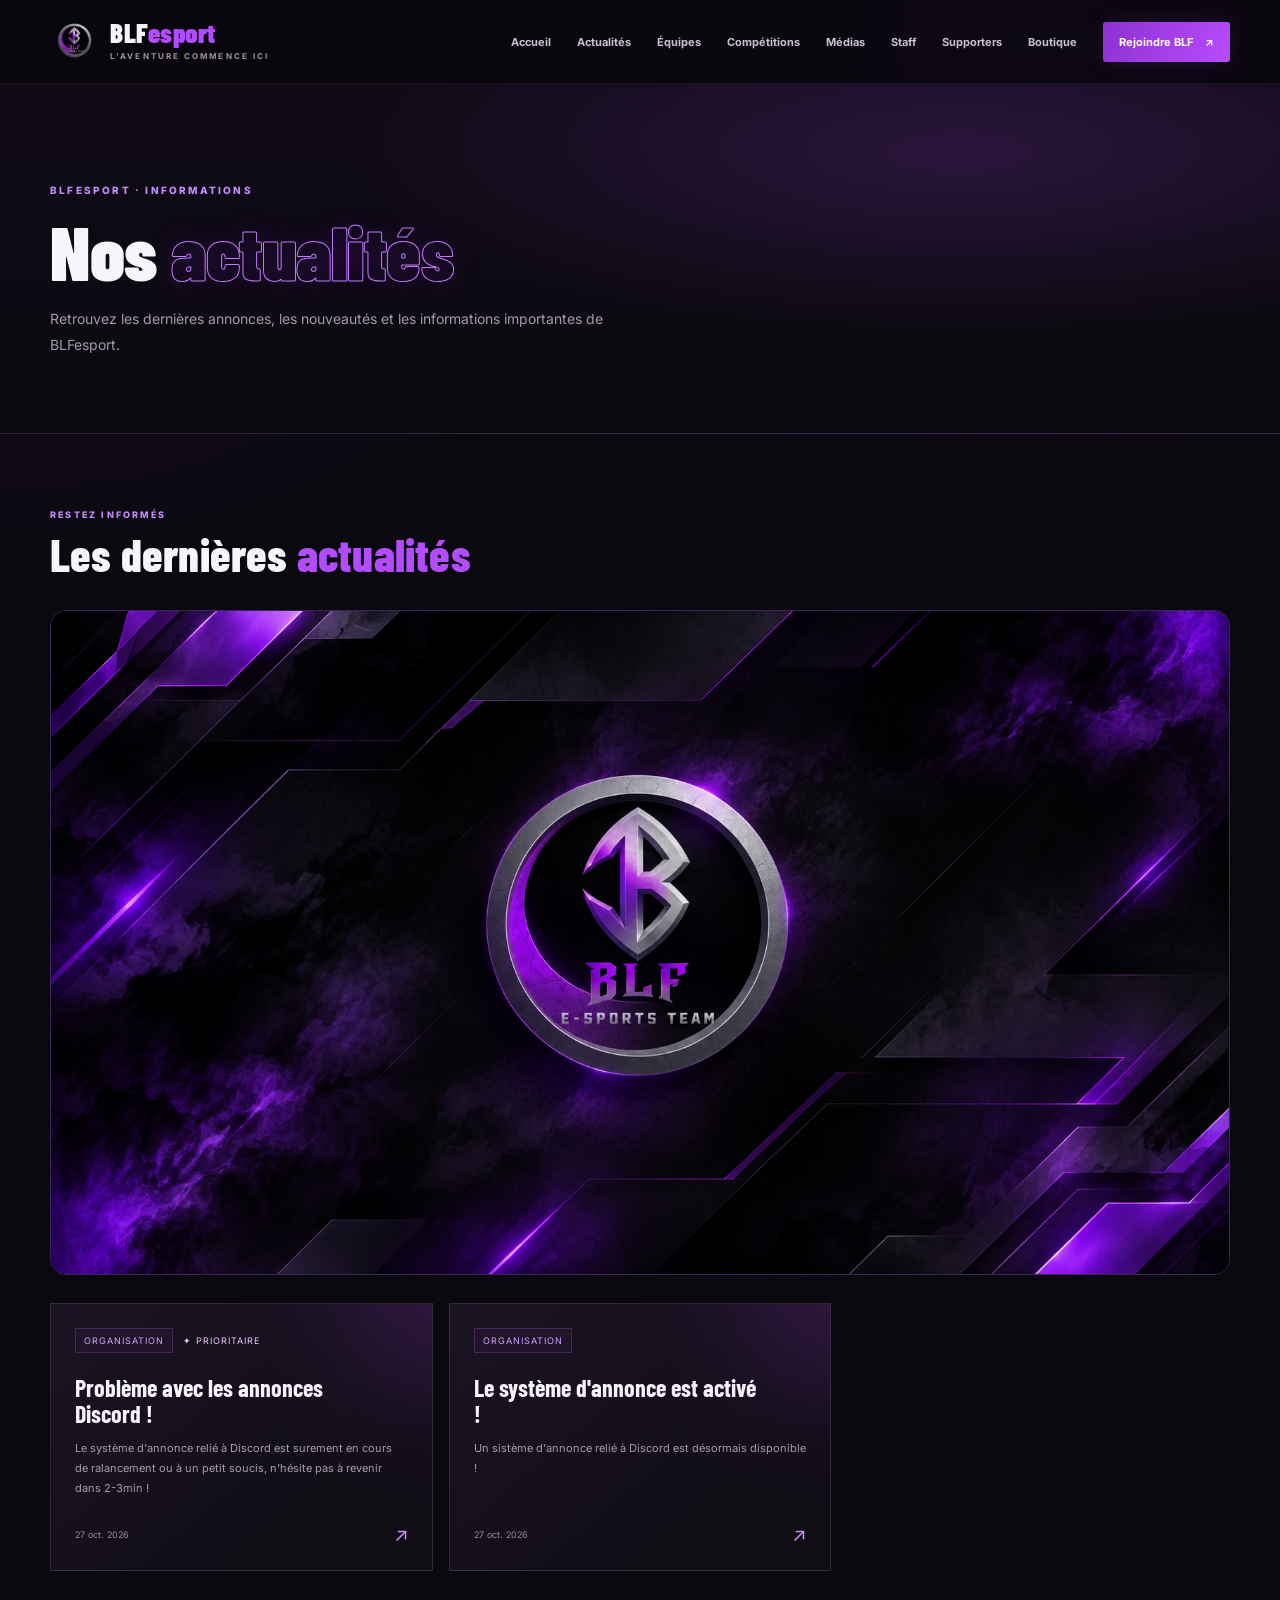
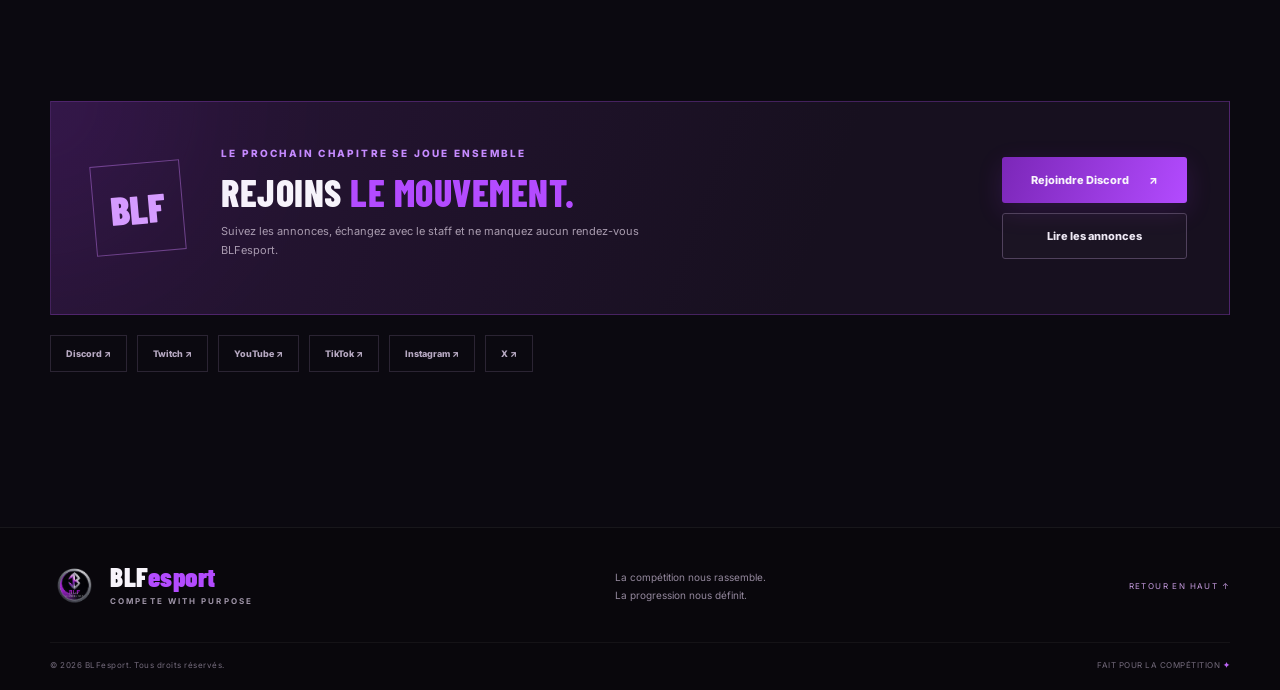
==== commit 40c3e1f2: "Replace logo image format from PNG to WEBP" ====
--- a/actualites.html
+++ b/actualites.html
@@ -146,7 +146,7 @@
   <footer class="site-footer">
     <div class="footer-main">
       <a class="brand footer-brand" href="index.html">
-        <img src="assets/blflogo.png" alt="Logo BLFesport">
+        <img src="assets/blflogo.webp" alt="Logo BLFesport">
         <span>
           BLF<span class="accent">esport</span>
           <small>COMPETE WITH PURPOSE</small>
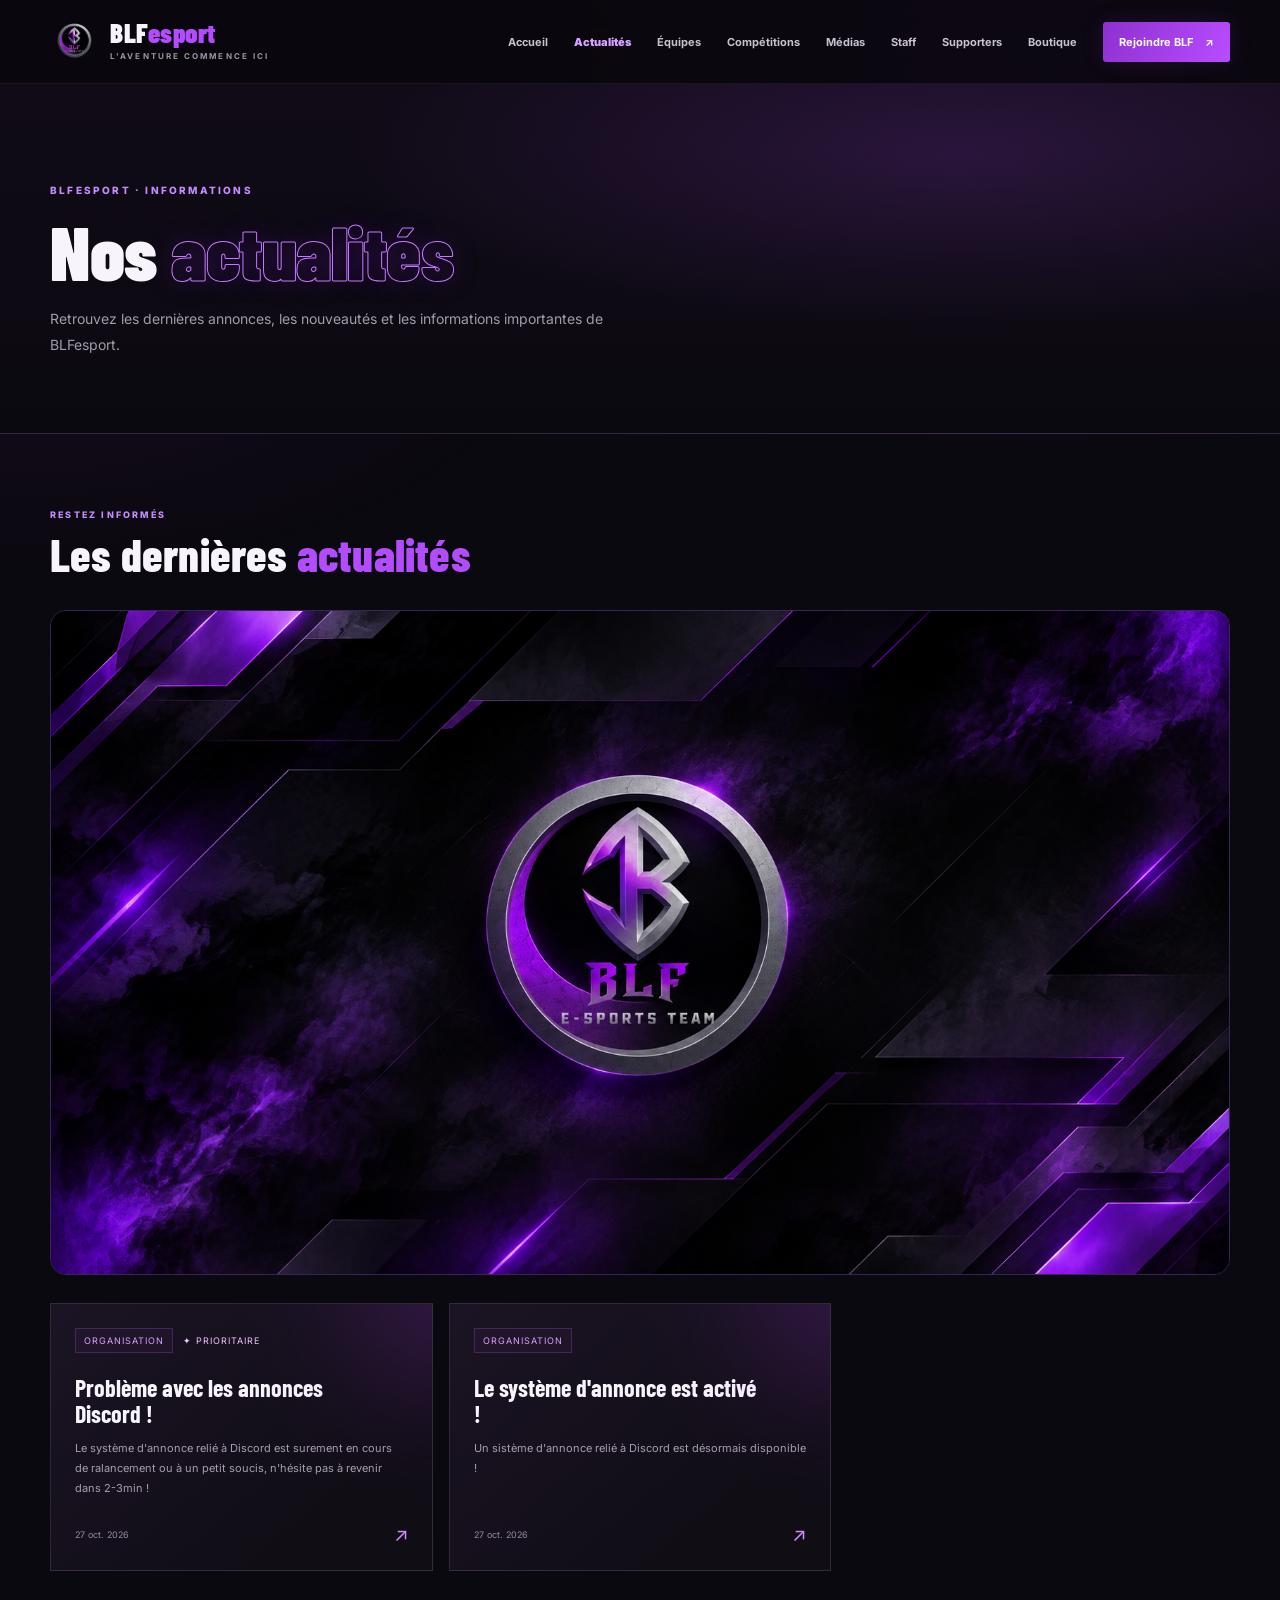
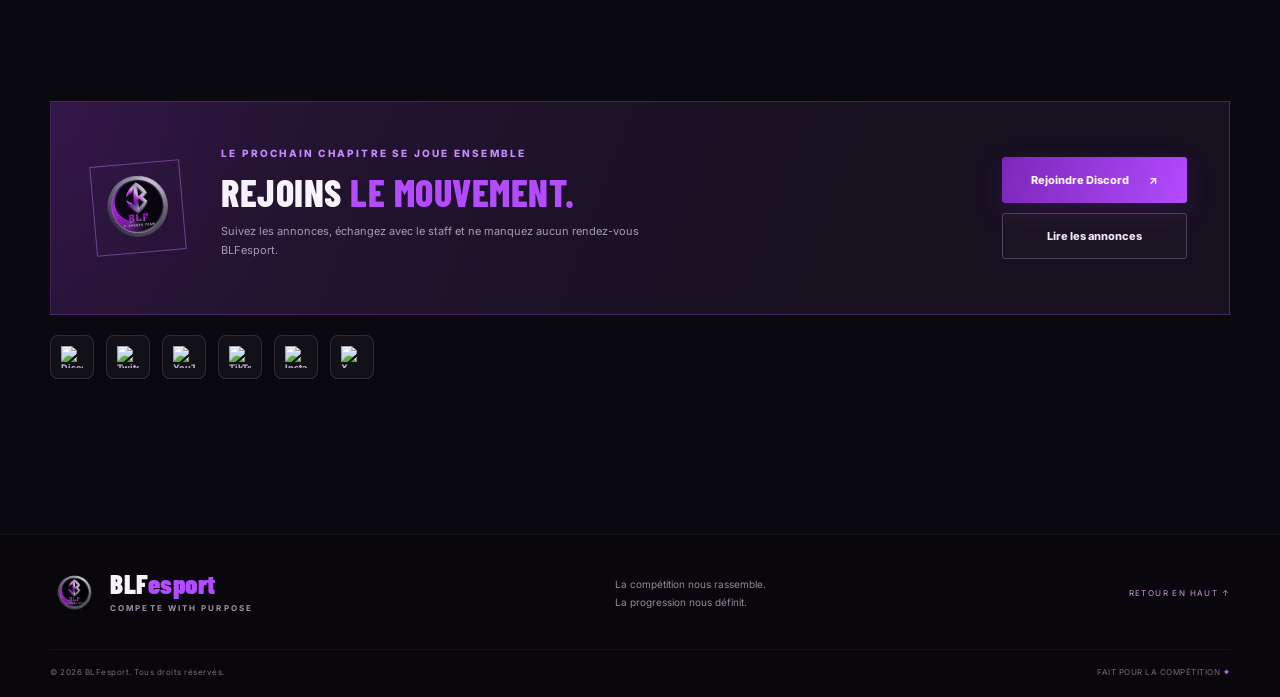
==== commit 17452e7c: "Replace tilted BLF lettering with BLFesport logo in community section" ====
--- a/actualites.html
+++ b/actualites.html
@@ -8,8 +8,8 @@
   <meta name="theme-color" content="#100b16">
 
   <!-- SEO -->
-  <title>Actualités esport | BLFesport</title>
-  <meta name="description" content="Suivez toutes les actualités de BLFesport : annonces officielles, résultats Rocket League, recrutements, compétitions et événements esport.">
+<title>Actualités Rocket League et esport | BLFesport</title>
+<meta name="description" content="Retrouvez les actualités de BLFesport : annonces officielles, recrutements, résultats Rocket League, compétitions et événements de notre organisation esport.">
   <meta name="robots" content="index, follow">
 
   <!-- Open Graph -->
@@ -114,7 +114,7 @@
     <!-- COMMUNAUTÉ -->
     <section class="community section-wrap section-block" id="communaute">
       <div class="community-panel">
-        <div class="community-sigil">BLF</div>
+        <div class="community-sigil"><img src="assets/blflogo.png" alt="Logo BLFesport"></div>
 
         <div class="community-copy">
           <p class="eyebrow">LE PROCHAIN CHAPITRE SE JOUE ENSEMBLE</p>
--- a/css/style.css
+++ b/css/style.css
@@ -25,7 +25,12 @@
 html {
   width: 100%;
   overflow-x: clip;
-}body:before{content:"";position:fixed;inset:0;pointer-events:none;z-index:-2;background:radial-gradient(ellipse at 82% 5%,rgba(122,34,153,.18),transparent 35%),radial-gradient(ellipse at 2% 40%,rgba(93,36,129,.1),transparent 28%)}a{color:inherit;text-decoration:none}button{font:inherit}.ambient{position:absolute;width:400px;height:400px;border-radius:50%;filter:blur(120px);opacity:.11;pointer-events:none;z-index:-1}.ambient-one{background:#b42cff;top:450px;left:-260px}.ambient-two{background:#6e23bb;top:1800px;right:-280px}.section-wrap{width:min(var(--max),calc(100% - 48px));margin-inline:auto}.site-header{height:84px;padding:0 max(24px,calc((100% - var(--max))/2));display:flex;align-items:center;justify-content:space-between;border-bottom:1px solid rgba(255,255,255,.06);background:rgba(10,8,14,.84);backdrop-filter:blur(16px);position:sticky;top:0;z-index:50}.brand{display:flex;align-items:center;gap:11px;font-family:"Barlow Condensed",sans-serif;font-weight:900;font-size:27px;letter-spacing:.5px;line-height:.8}.brand img{width:49px;height:49px;object-fit:contain;border-radius:50%}.brand .accent{color:var(--purple)}.brand small{display:block;font:700 8px Inter,sans-serif;letter-spacing:2.1px;color:#9e94a7;margin-top:8px}.main-nav{display:flex;align-items:center;gap:26px}.main-nav>a{font-size:11px;font-weight:700;color:#c9c1d0;transition:color .2s}.main-nav>a:hover{color:#fff}.main-nav .nav-cta{padding:13px 16px;background:linear-gradient(115deg,#8d31d0,#b94cff);border-radius:3px;color:white;box-shadow:0 0 22px #8d31d02a}.nav-cta span{margin-left:9px}.menu-toggle{display:none;background:none;border:0;padding:8px}.menu-toggle span{display:block;width:24px;height:2px;background:white;margin:5px}
+}body:before{content:"";position:fixed;inset:0;pointer-events:none;z-index:-2;background:radial-gradient(ellipse at 82% 5%,rgba(122,34,153,.18),transparent 35%),radial-gradient(ellipse at 2% 40%,rgba(93,36,129,.1),transparent 28%)}a{color:inherit;text-decoration:none}button{font:inherit}.ambient{position:absolute;width:400px;height:400px;border-radius:50%;filter:blur(120px);opacity:.11;pointer-events:none;z-index:-1}.ambient-one{background:#b42cff;top:450px;left:-260px}.ambient-two{background:#6e23bb;top:1800px;right:-280px}.section-wrap{width:min(var(--max),calc(100% - 48px));margin-inline:auto}.site-header{height:84px;padding:0 max(24px,calc((100% - var(--max))/2));display:flex;align-items:center;justify-content:space-between;border-bottom:1px solid rgba(255,255,255,.06);background:rgba(10,8,14,.84);backdrop-filter:blur(16px);position:sticky;top:0;z-index:50}.brand{display:flex;align-items:center;gap:11px;font-family:"Barlow Condensed",sans-serif;font-weight:900;font-size:27px;letter-spacing:.5px;line-height:.8}.brand img{width:49px;height:49px;object-fit:contain;border-radius:50%}.brand .accent{color:var(--purple)}.brand small{display:block;font:700 8px Inter,sans-serif;letter-spacing:2.1px;color:#9e94a7;margin-top:8px}.main-nav{display:flex;align-items:center;gap:26px}.main-nav>a{font-size:11px;font-weight:700;color:#c9c1d0;transition:color .2s}.main-nav>a:hover{color:#fff}
+.main-nav>a.active:not(.nav-cta){
+  color:#d7a2ff;
+  font-weight:900;
+}
+.main-nav .nav-cta{padding:13px 16px;background:linear-gradient(115deg,#8d31d0,#b94cff);border-radius:3px;color:white;box-shadow:0 0 22px #8d31d02a}.nav-cta span{margin-left:9px}.menu-toggle{display:none;background:none;border:0;padding:8px}.menu-toggle span{display:block;width:24px;height:2px;background:white;margin:5px}
 .hero{min-height:620px;display:grid;grid-template-columns:1.02fr .98fr;align-items:center;position:relative;padding-top:52px;padding-bottom:88px}.hero-copy{position:relative;z-index:2;padding-bottom:20px}.eyebrow{font-size:10px;letter-spacing:2.2px;font-weight:800;color:#c68bff;margin:0 0 20px;display:flex;align-items:center;gap:10px}.live-dot{width:7px;height:7px;border-radius:50%;background:#c65cff;box-shadow:0 0 12px #b64aff}.hero h1{font:900 clamp(64px,8.2vw,112px)/.82 "Barlow Condensed",sans-serif;letter-spacing:-1px;margin:0 0 26px}.hero h1 span{color:transparent;-webkit-text-stroke:1.6px #c47aff;text-shadow:0 0 40px #a02aff1c}.hero-lead{font-size:18px;font-weight:800;margin:0 0 12px}.hero-description{color:var(--muted);font-size:13px;line-height:1.9;max-width:420px;margin:0 0 27px}.hero-actions{display:flex;gap:12px;flex-wrap:wrap}.button{min-height:46px;padding:0 18px;display:inline-flex;align-items:center;justify-content:center;gap:20px;font-size:11px;font-weight:800;border-radius:3px;transition:transform .2s,box-shadow .2s,border-color .2s}.button:hover{transform:translateY(-2px)}.button-primary{background:linear-gradient(110deg,#7b27b8,#b34bff);box-shadow:0 8px 26px #9d2fe52a}.button-primary:hover{box-shadow:0 8px 30px #b34bff55}.button-ghost{border:1px solid #50415c;color:#eee8f4;background:#ffffff04}.button-ghost:hover{border-color:var(--purple)}.hero-proof{display:flex;align-items:center;gap:22px;margin-top:52px}.proof-item strong{font:800 26px "Barlow Condensed",sans-serif;display:block}.proof-item span{font-size:8px;letter-spacing:1.3px;color:#968b9e;font-weight:800}.proof-separator{height:34px;width:1px;background:var(--line)}.hero-visual{height:470px;position:relative;display:grid;place-items:center;isolation:isolate}.hero-grid{position:absolute;inset:8% 0;background-image:linear-gradient(#ffffff08 1px,transparent 1px),linear-gradient(90deg,#ffffff08 1px,transparent 1px);background-size:35px 35px;mask-image:radial-gradient(ellipse,black,transparent 70%);transform:perspective(450px) rotateY(-10deg) rotateX(5deg)}.hero-logo-frame{width:min(82%,390px);aspect-ratio:1;position:relative;display:grid;place-items:center;animation:float 6s ease-in-out infinite}.hero-logo-frame:before{content:"";position:absolute;inset:4%;border:1px solid #b34bff75;border-radius:50%;box-shadow:0 0 45px #8e22d32a,inset 0 0 35px #8e22d31e}.hero-logo-frame img{width:87%;height:87%;object-fit:contain;filter:drop-shadow(0 18px 35px #000b);position:relative;z-index:2}.logo-glow{position:absolute;width:70%;height:70%;background:#a72bff;filter:blur(90px);opacity:.27}.hero-orbit{position:absolute;border:1px solid #c178fa30;border-radius:50%;transform:rotate(-28deg)}.orbit-one{width:95%;height:58%}.orbit-two{width:78%;height:88%;transform:rotate(38deg)}.floating-tag{position:absolute;display:flex;align-items:center;gap:10px;padding:12px 15px;background:#17111fd9;border:1px solid #b87be13a;box-shadow:0 10px 30px #0004;backdrop-filter:blur(10px)}.tag-top{top:13%;right:-1%}.tag-bottom{bottom:15%;left:0}.floating-tag small{display:block;font-size:7px;letter-spacing:1.5px;color:#a79caf;margin-bottom:5px}.floating-tag strong{font-size:11px}.tag-icon{color:#d18aff;font-size:22px}.status-square{width:8px;height:8px;background:#c65cff;box-shadow:0 0 12px #c65cff}.hero-vertical{position:absolute;right:-12px;top:42%;writing-mode:vertical-rl;font-size:8px;letter-spacing:2px;color:#84758e}.scroll-cue{position:absolute;bottom:28px;left:0;font-size:8px;letter-spacing:2px;color:#82778b;display:flex;gap:10px;align-items:center}.scroll-cue span{width:25px;height:1px;background:var(--purple)}
 .ticker{overflow:hidden;border-block:1px solid #ffffff0d;background:#100c16;padding:15px 0}.ticker-track{min-width:max-content;display:flex;justify-content:space-around;align-items:center;gap:40px;animation:marquee 28s linear infinite}.ticker-track span{font:800 14px "Barlow Condensed",sans-serif;letter-spacing:2.5px;color:#c7becd}.ticker-track b{font-size:11px;color:var(--purple)}
 .section-block{padding-top:100px;padding-bottom:20px}.section-heading{display:flex;align-items:end;justify-content:space-between;gap:20px;margin-bottom:30px}.section-heading .eyebrow{margin-bottom:12px}.section-heading h2,.community h2{font:800 clamp(34px,5vw,52px)/.95 "Barlow Condensed",sans-serif;letter-spacing:.5px;margin:0}.section-heading h2 span,.community h2 span{color:var(--purple)}.section-index{font-size:9px;letter-spacing:1.6px;color:#817588;font-weight:700}.news-grid{display:grid;grid-template-columns:repeat(3,1fr);gap:16px}.news-card{min-height:250px;background:linear-gradient(140deg,#1b1424,#100d15 78%);border:1px solid var(--line);padding:24px;position:relative;overflow:hidden;display:flex;flex-direction:column;transition:transform .25s,border-color .25s}.news-card:hover{
@@ -1502,3 +1507,603 @@
     width: 105px;
   }
 }
+
+/* LECTEUR TWITCH BLFESPORT */
+.twitch-player {
+  width: 100%;
+  aspect-ratio: 16 / 9;
+  background: #100b16;
+  border: 1px solid var(--line);
+  border-radius: 8px;
+  overflow: hidden;
+}
+
+.twitch-player iframe {
+  display: block;
+  width: 100%;
+  height: 100%;
+  border: 0;
+}
+
+/* BLFesport — Détails des scrims */
+
+.match-details-toggle {
+  grid-column: 1 / -1;
+  justify-self: start;
+  padding: 9px 14px;
+  border: 1px solid #a34be0;
+  background: rgba(179, 75, 255, .08);
+  color: #d6a3ff;
+  font-size: 9px;
+  font-weight: 800;
+  letter-spacing: 1px;
+  cursor: pointer;
+  transition: .2s ease;
+}
+
+.match-details-toggle:hover {
+  background: #8d31d0;
+  color: white;
+}
+
+.match-details-content {
+  grid-column: 1 / -1;
+  width: 100%;
+}
+
+.match-details-content[hidden] {
+  display: none;
+}
+
+.match-details-panel {
+  margin: 8px 0 12px;
+  padding: 22px;
+  border: 1px solid rgba(179, 75, 255, .25);
+  background: linear-gradient(135deg, #191321, #100d16);
+}
+
+.match-details-header {
+  display: flex;
+  justify-content: space-between;
+  gap: 15px;
+  padding-bottom: 15px;
+  border-bottom: 1px solid var(--line);
+}
+
+.match-details-header span,
+.match-details-section h4 {
+  color: #a99bb5;
+  font-size: 9px;
+  letter-spacing: 1.5px;
+}
+
+.match-details-header strong {
+  color: #d6a3ff;
+  font-size: 12px;
+}
+
+.match-details-section {
+  margin-top: 20px;
+}
+
+.match-details-section h4 {
+  margin: 0 0 12px;
+}
+
+.match-details-players {
+  display: flex;
+  flex-wrap: wrap;
+  gap: 9px;
+}
+
+.match-details-players span {
+  padding: 8px 11px;
+  background: #24182f;
+  border: 1px solid #ffffff12;
+  color: #e4d8ed;
+  font-size: 10px;
+}
+
+.match-details-games {
+  display: grid;
+  grid-template-columns: repeat(auto-fit, minmax(110px, 1fr));
+  gap: 9px;
+}
+
+.match-details-game {
+  display: flex;
+  justify-content: space-between;
+  align-items: center;
+  gap: 8px;
+  padding: 12px;
+  background: #21172b;
+  border: 1px solid #ffffff12;
+  font-size: 10px;
+}
+
+.match-details-game strong {
+  color: #d6a3ff;
+  font-size: 13px;
+}
+
+.match-details-game span:last-child {
+  color: #c77aff;
+  font-weight: 800;
+}
+
+@media (max-width: 760px) {
+  .match-details-panel {
+    padding: 16px;
+  }
+}
+
+
+/* BLFesport — Présentation premium des détails */
+
+.match-details-toggle {
+  padding: 10px 18px;
+  border: 1px solid rgba(190, 120, 255, .4);
+  border-radius: 4px;
+  background: linear-gradient(110deg, #38204b, #21152d);
+  color: #e7caff;
+  font-size: 10px;
+  font-weight: 800;
+  letter-spacing: 1.2px;
+  transition: .2s ease;
+}
+
+.match-details-toggle:hover {
+  background: #7135a0;
+  border-color: #bd82ed;
+  color: white;
+  transform: translateY(-2px);
+}
+
+.match-details-players {
+  display: flex;
+  flex-wrap: wrap;
+  gap: 10px;
+}
+
+.match-player-name {
+  padding: 9px 15px;
+  border: 1px solid rgba(190, 120, 255, .2);
+  border-radius: 4px;
+  background: #21172b;
+  color: #e9d8f7;
+  font-size: 11px;
+  font-weight: 700;
+}
+
+.match-details-games {
+  display: grid;
+  grid-template-columns: repeat(auto-fit, minmax(130px, 1fr));
+  gap: 10px;
+}
+
+.match-details-game {
+  min-height: 65px;
+  padding: 13px 15px;
+  border: 1px solid rgba(190, 120, 255, .18);
+  border-radius: 4px;
+  background: linear-gradient(145deg, #21172b, #17111e);
+}
+
+.match-details-game > span:first-child {
+  color: #a99bb5;
+  font-size: 10px;
+  font-weight: 700;
+  letter-spacing: 1px;
+}
+
+.match-details-game strong {
+  color: #f1e5ff;
+  font-size: 18px;
+  font-weight: 900;
+}
+
+.match-details-game span:last-child {
+  color: #d5a0ff;
+  font-size: 9px;
+  font-weight: 900;
+  letter-spacing: 1px;
+}
+
+
+/* BLFesport — Scrim details premium */
+
+.match-details-panel {
+  margin: 14px 0 18px;
+  padding: 24px;
+  background: linear-gradient(145deg, #17121f, #100d16);
+  border: 1px solid rgba(181, 112, 230, .22);
+  border-radius: 8px;
+}
+
+.match-details-header {
+  display: grid;
+  grid-template-columns: 2fr 1fr 1fr;
+  gap: 12px;
+  padding-bottom: 20px;
+  border-bottom: 1px solid rgba(255,255,255,.08);
+}
+
+.match-details-header > div {
+  display: flex;
+  flex-direction: column;
+  gap: 8px;
+}
+
+.match-details-header span,
+.match-details-section h4 {
+  color: #998ba7;
+  font-size: 9px;
+  font-weight: 800;
+  letter-spacing: 1.5px;
+}
+
+.match-details-header strong {
+  color: #ead8fa;
+  font-size: 15px;
+  font-weight: 800;
+}
+
+.match-details-section {
+  margin-top: 24px;
+}
+
+.match-details-section h4 {
+  margin: 0 0 14px;
+}
+
+.match-details-section p {
+  color: #c9bdD2;
+  font-size: 12px;
+  margin: 7px 0;
+}
+
+.match-details-players {
+  display: flex;
+  flex-wrap: wrap;
+  gap: 10px;
+}
+
+.match-player-name {
+  padding: 10px 15px;
+  background: #21172b;
+  border: 1px solid rgba(190,120,255,.2);
+  border-radius: 5px;
+  color: #eee1fa;
+  font-size: 11px;
+  font-weight: 700;
+}
+
+.match-details-games {
+  display: grid;
+  grid-template-columns: repeat(auto-fit, minmax(130px, 1fr));
+  gap: 10px;
+}
+
+.match-details-game {
+  min-height: 76px;
+  padding: 14px;
+  display: flex;
+  align-items: center;
+  justify-content: space-between;
+  gap: 8px;
+  background: #1d1625;
+  border: 1px solid rgba(190,120,255,.16);
+  border-radius: 5px;
+}
+
+.match-details-game > span:first-child {
+  color: #a99bb5;
+  font-size: 9px;
+  font-weight: 800;
+  letter-spacing: 1px;
+}
+
+.match-details-game strong {
+  color: #f2e7ff;
+  font-size: 19px;
+  font-weight: 900;
+}
+
+.match-details-game span:last-child {
+  color: #d4a0ff;
+  font-size: 9px;
+  font-weight: 900;
+}
+
+.match-details-toggle {
+  padding: 11px 18px;
+  background: #21152d;
+  border: 1px solid rgba(190,120,255,.35);
+  border-radius: 4px;
+  color: #dfbaff;
+  font-size: 10px;
+  font-weight: 900;
+  letter-spacing: 1.2px;
+  transition: .2s ease;
+}
+
+.match-details-toggle:hover {
+  background: #7135a0;
+  color: white;
+  border-color: #bd82ed;
+}
+
+@media (max-width: 600px) {
+  .match-details-panel {
+    padding: 16px;
+  }
+
+  .match-details-header {
+    grid-template-columns: 1fr 1fr;
+  }
+
+  .match-details-games {
+    grid-template-columns: repeat(2, minmax(0, 1fr));
+  }
+}
+
+/* BLFesport — Rediffusions des scrims */
+
+.match-replay {
+  display: flex;
+  align-items: center;
+  gap: 16px;
+  margin-top: 18px;
+  padding: 12px;
+  background: #17121f;
+  border: 1px solid rgba(190, 120, 255, .2);
+  border-radius: 6px;
+  text-decoration: none;
+  transition: .2s ease;
+}
+
+.match-replay:hover {
+  border-color: #b879ed;
+  background: #21172b;
+}
+
+.match-replay img {
+  width: 150px;
+  aspect-ratio: 16 / 9;
+  object-fit: cover;
+  border-radius: 4px;
+}
+
+.match-replay > span {
+  color: #dfbaff;
+  font-size: 11px;
+  font-weight: 900;
+  letter-spacing: 1px;
+}
+
+.replay-play {
+  margin-right: 8px;
+  color: white;
+}
+
+@media (max-width: 500px) {
+  .match-replay img {
+    width: 110px;
+  }
+}
+
+
+/* BLFesport — Cartes de résultats de l'accueil : disposition responsive */
+#homeResultsSection .home-result-teams {
+  display: grid;
+  grid-template-columns: minmax(0, 1fr) auto minmax(0, 1fr);
+  align-items: center;
+  gap: 16px;
+}
+
+#homeResultsSection .home-result-team {
+  display: flex;
+  align-items: center;
+  gap: 10px;
+  min-width: 0;
+}
+
+#homeResultsSection .home-result-team--opponent {
+  justify-content: flex-end;
+}
+
+#homeResultsSection .home-result-team img,
+#homeResultsSection .home-result-monogram {
+  width: 42px;
+  height: 42px;
+  flex: 0 0 42px;
+}
+
+#homeResultsSection .home-result-team img {
+  object-fit: contain;
+}
+
+#homeResultsSection .home-result-monogram {
+  display: grid;
+  place-items: center;
+  border: 1px solid rgba(179, 75, 255, .45);
+  border-radius: 50%;
+  background: linear-gradient(145deg, #38204b, #17101f);
+  color: #e4c2ff;
+  font-size: 13px;
+  font-weight: 900;
+}
+
+#homeResultsSection .home-result-team strong {
+  min-width: 0;
+  font-size: 15px;
+  line-height: 1.25;
+  overflow-wrap: anywhere;
+}
+
+#homeResultsSection .home-result-score {
+  font-size: clamp(27px, 3vw, 36px);
+  line-height: 1;
+  text-align: center;
+}
+
+@media (max-width: 650px) {
+  #homeResultsSection .home-result-card {
+    padding: 20px 16px;
+  }
+
+  #homeResultsSection .home-result-teams {
+    grid-template-columns: minmax(0, 1fr) auto minmax(0, 1fr);
+    gap: 8px;
+  }
+
+  #homeResultsSection .home-result-team {
+    gap: 7px;
+  }
+
+  #homeResultsSection .home-result-team--opponent {
+    justify-content: flex-start;
+  }
+
+  #homeResultsSection .home-result-team img,
+  #homeResultsSection .home-result-monogram {
+    width: 32px;
+    height: 32px;
+    flex-basis: 32px;
+  }
+
+  #homeResultsSection .home-result-team strong {
+    font-size: 12px;
+  }
+
+  #homeResultsSection .home-result-score {
+    font-size: 29px;
+  }
+
+  #homeResultsSection .home-result-info {
+    font-size: 11px;
+  }
+}
+
+
+/* Accueil uniquement — correction ferme des cartes résultats */
+#homeResultsSection .home-results-grid {
+  grid-template-columns: minmax(0, 1fr);
+}
+
+#homeResultsSection .home-result-card {
+  width: 100%;
+  min-width: 0;
+  overflow: hidden;
+}
+
+#homeResultsSection .home-result-teams {
+  display: grid !important;
+  grid-template-columns: minmax(0, 1fr) auto minmax(0, 1fr) !important;
+  align-items: center;
+  gap: 12px;
+}
+
+#homeResultsSection .home-result-team {
+  min-width: 0;
+  display: flex;
+  align-items: center;
+  gap: 8px;
+}
+
+#homeResultsSection .home-result-team--opponent {
+  justify-content: flex-end;
+}
+
+#homeResultsSection .home-result-team strong {
+  display: block;
+  min-width: 0;
+  overflow-wrap: anywhere;
+  font-size: clamp(12px, 1.4vw, 16px);
+  line-height: 1.2;
+}
+
+#homeResultsSection .home-result-team img,
+#homeResultsSection .home-result-monogram {
+  width: 38px;
+  height: 38px;
+  flex: 0 0 38px;
+}
+
+#homeResultsSection .home-result-score {
+  font-size: clamp(26px, 4vw, 38px);
+  white-space: nowrap;
+  line-height: 1;
+}
+
+@media (max-width: 650px) {
+  #homeResultsSection .home-result-card {
+    padding: 20px 14px;
+  }
+
+  #homeResultsSection .home-result-teams {
+    gap: 7px;
+  }
+
+  #homeResultsSection .home-result-team {
+    gap: 6px;
+  }
+
+  #homeResultsSection .home-result-team img,
+  #homeResultsSection .home-result-monogram {
+    width: 30px;
+    height: 30px;
+    flex-basis: 30px;
+  }
+
+  #homeResultsSection .home-result-team strong {
+    font-size: 11px;
+  }
+
+  #homeResultsSection .home-result-score {
+    font-size: 25px;
+  }
+}
+
+
+/* BLFesport — Logos des réseaux sociaux dans tous les pieds de page */
+.social-links {
+  display: flex;
+  flex-wrap: wrap;
+  align-items: center;
+  gap: 12px;
+}
+
+.social-link {
+  width: 44px;
+  height: 44px;
+  padding: 10px;
+  display: inline-flex;
+  align-items: center;
+  justify-content: center;
+  border: 1px solid var(--line);
+  border-radius: 8px;
+  background: rgba(255,255,255,.035);
+  transition: transform .2s ease, border-color .2s ease, background .2s ease;
+}
+
+.social-link img {
+  display: block;
+  width: 100%;
+  height: 100%;
+  object-fit: contain;
+}
+
+.social-link:hover {
+  transform: translateY(-3px);
+  border-color: rgba(179,75,255,.75);
+  background: rgba(179,75,255,.12);
+}
+
+@media (max-width: 600px) {
+  .social-link {
+    width: 40px;
+    height: 40px;
+    padding: 9px;
+  }
+}
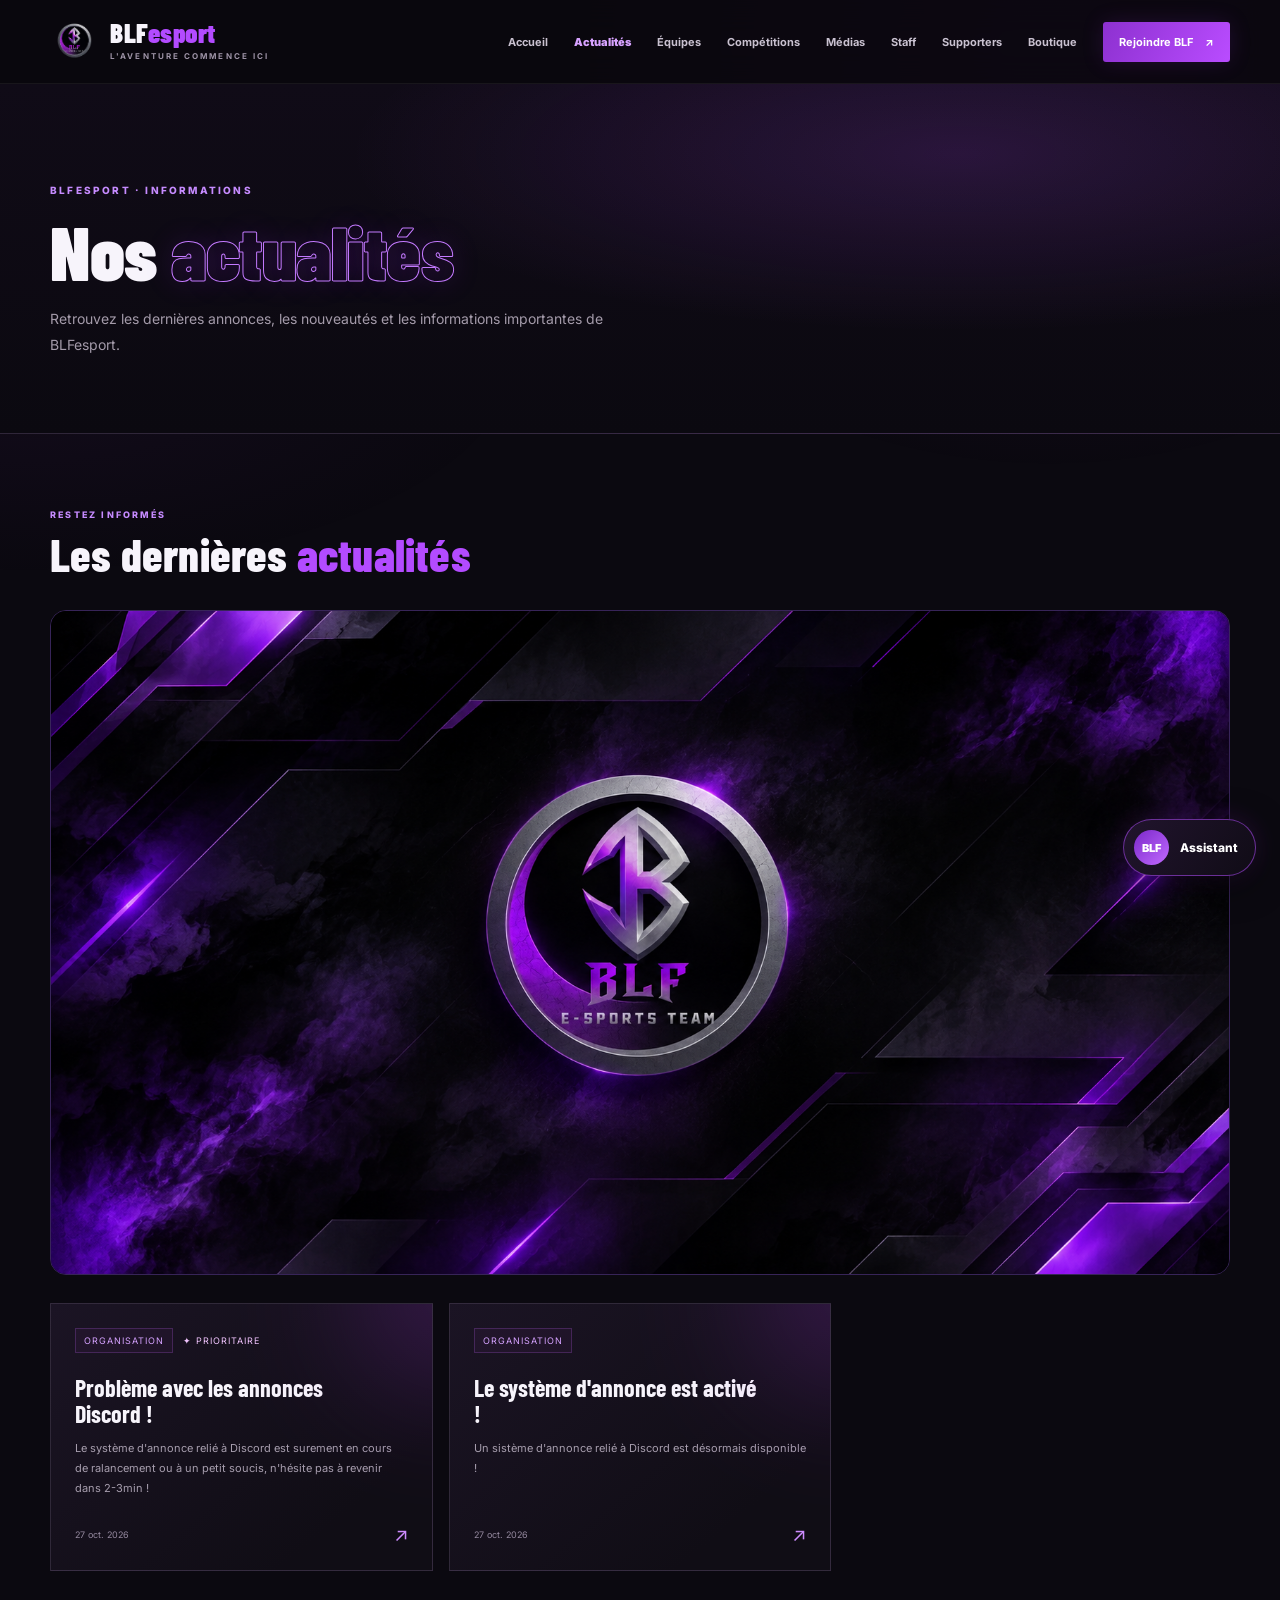
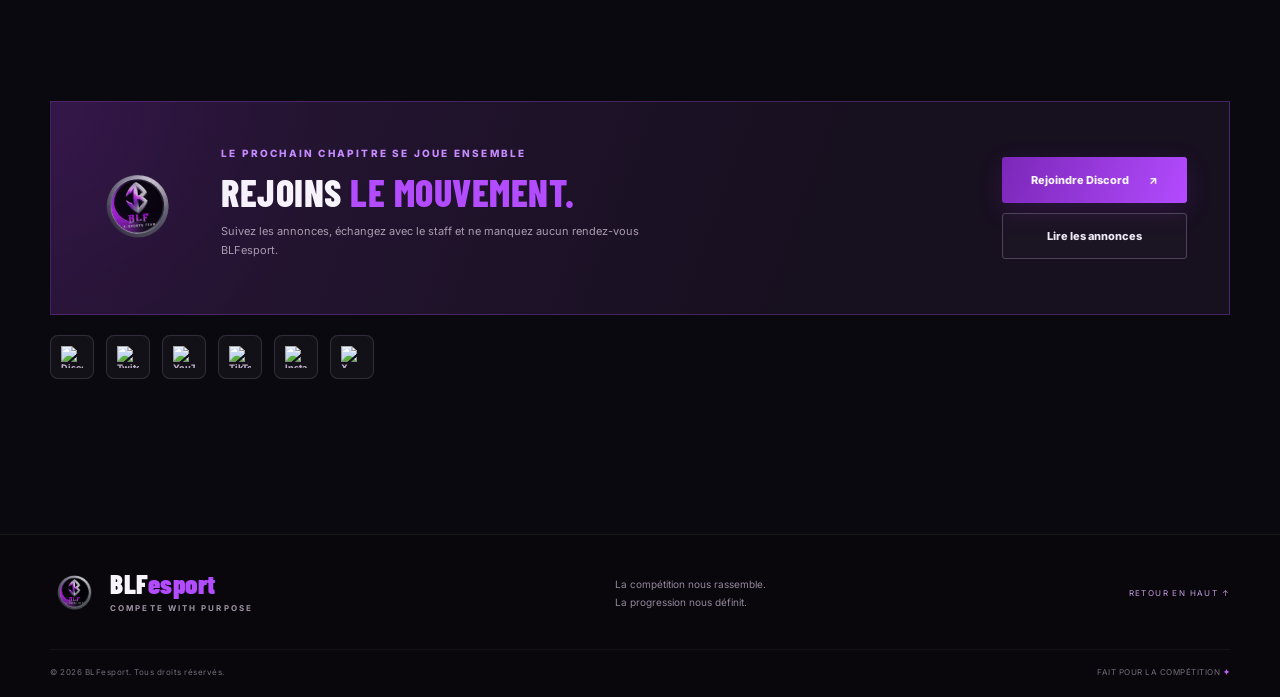
==== commit 79d7420d: "Load BLF Assistant on site pages" ====
--- a/actualites.html
+++ b/actualites.html
@@ -170,6 +170,7 @@
     
     </div>
   </footer>
+  <script defer src="js/assistant.js"></script>
 </body>
 </html>
 
--- a/css/style.css
+++ b/css/style.css
@@ -114,10 +114,10 @@
 }.staff-avatar{width:58px;height:58px;flex-shrink:0;background:linear-gradient(135deg,#4e2468,#21182b);border-radius:3px;display:grid;place-items:center;color:#d3a0ff;font:800 22px "Barlow Condensed",sans-serif;overflow:hidden}.staff-avatar img{width:100%;height:100%;object-fit:cover}.staff-card h3{font:700 20px "Barlow Condensed",sans-serif;margin:2px 0 4px}.staff-card small{font-size:8px;letter-spacing:1px;color:#d29bff;text-transform:uppercase}.staff-card p{font-size:10px;line-height:1.7;color:#a89caf;margin:9px 0 0}
 .partner-grid{display:grid;grid-template-columns:repeat(4,1fr);gap:12px}.partner-card{min-height:120px;border:1px dashed #50405c;background:#120e17;display:flex;flex-direction:column;align-items:center;justify-content:center;text-align:center;padding:15px}.partner-logo{height:36px;max-width:90px;object-fit:contain;margin-bottom:8px;filter:grayscale(1)}.partner-placeholder{font:800 22px "Barlow Condensed",sans-serif;color:#9d8ba9;margin-bottom:8px}.partner-card strong{font-size:10px}.partner-card p{font-size:9px;line-height:1.6;color:#94899c;max-width:190px}.partner-card a{font-size:9px;color:#ce91ff;margin-top:5px}
 .shop-section{background:linear-gradient(180deg,transparent,#120d19 20%,#120d19 80%,transparent)}.shop-grid{display:grid;grid-template-columns:repeat(2,1fr);gap:16px}.shop-card{display:grid;grid-template-columns:160px 1fr;min-height:175px;border:1px solid var(--line);background:#17111e}.shop-image{display:grid;place-items:center;background:radial-gradient(circle,#51276d,#1c1325 70%);color:#d5a4ff;font:900 30px "Barlow Condensed",sans-serif;overflow:hidden}.shop-image img{width:100%;height:100%;object-fit:cover}.shop-body{padding:20px}.shop-body h3{font:700 23px "Barlow Condensed",sans-serif;margin:0 0 6px}.shop-price{font-size:12px;font-weight:800;color:#d7a3ff}.shop-body p{font-size:10px;line-height:1.7;color:#a89cae}.shop-body .button{min-height:34px;padding:0 12px;font-size:9px;margin-top:5px}.shop-note{font-size:10px;color:#9e92a6;margin-top:18px}.shop-note span{color:#c98aff;margin-right:7px}
-.community{padding-top:95px;padding-bottom:90px}.community-panel{position:relative;overflow:hidden;border:1px solid #a94be74d;background:linear-gradient(110deg,#291538,#17101f 65%);padding:42px;display:grid;grid-template-columns:100px 1fr auto;gap:28px;align-items:center}.community-panel:after{content:"";position:absolute;width:260px;height:260px;border-radius:50%;background:#a82eff;filter:blur(100px);opacity:.14;left:-140px;top:-130px}.community-sigil{width:90px;height:90px;border:1px solid #bc78e77a;display:grid;place-items:center;font:900 40px "Barlow Condensed",sans-serif;color:#d7a0ff;transform:rotate(-5deg)}.community-copy .eyebrow{margin-bottom:12px}.community-copy p:last-child{font-size:11px;line-height:1.8;color:#a99caf;max-width:460px}.community h2{font-size:38px}.community-actions{display:flex;flex-direction:column;gap:10px;min-width:185px}.social-links{display:flex;flex-wrap:wrap;gap:10px;margin-top:20px}.social-link{padding:12px 15px;border:1px solid var(--line);font-size:9px;font-weight:800;color:#b7a9c2;transition:all .2s}.social-link:hover{border-color:#ae5ce6;color:#fff}.social-link.unavailable{opacity:.45;cursor:default}.site-footer{border-top:1px solid #ffffff10;background:#09070c;padding:30px max(24px,calc((100% - var(--max))/2)) 20px}.footer-main{display:flex;align-items:center;justify-content:space-between;gap:20px;padding-bottom:28px}.footer-main p{font-size:10px;color:#94889d;line-height:1.8}.back-top{font-size:8px;letter-spacing:1.4px;color:#c49add}.footer-bottom{border-top:1px solid #ffffff0c;padding-top:17px;display:flex;align-items:center;justify-content:space-between;gap:14px;color:#746b7c;font-size:8px;letter-spacing:.5px}.footer-bottom b{color:#bd65f6}.footer-bottom a{color:#9984a6}.reveal{opacity:0;transform:translateY(18px);transition:opacity .7s,transform .7s}.reveal.visible{opacity:1;transform:none}
+.community{padding-top:95px;padding-bottom:90px}.community-panel{position:relative;overflow:hidden;border:1px solid #a94be74d;background:linear-gradient(110deg,#291538,#17101f 65%);padding:42px;display:grid;grid-template-columns:100px 1fr auto;gap:28px;align-items:center}.community-panel:after{content:"";position:absolute;width:260px;height:260px;border-radius:50%;background:#a82eff;filter:blur(100px);opacity:.14;left:-140px;top:-130px}.community-sigil{width:90px;height:90px;border:0;background:transparent;display:grid;place-items:center;transform:rotate(-5deg)}.community-sigil img{display:block;width:100%;height:100%;object-fit:contain}.community-copy .eyebrow{margin-bottom:12px}.community-copy p:last-child{font-size:11px;line-height:1.8;color:#a99caf;max-width:460px}.community h2{font-size:38px}.community-actions{display:flex;flex-direction:column;gap:10px;min-width:185px}.social-links{display:flex;flex-wrap:wrap;gap:10px;margin-top:20px}.social-link{padding:12px 15px;border:1px solid var(--line);font-size:9px;font-weight:800;color:#b7a9c2;transition:all .2s}.social-link:hover{border-color:#ae5ce6;color:#fff}.social-link.unavailable{opacity:.45;cursor:default}.site-footer{border-top:1px solid #ffffff10;background:#09070c;padding:30px max(24px,calc((100% - var(--max))/2)) 20px}.footer-main{display:flex;align-items:center;justify-content:space-between;gap:20px;padding-bottom:28px}.footer-main p{font-size:10px;color:#94889d;line-height:1.8}.back-top{font-size:8px;letter-spacing:1.4px;color:#c49add}.footer-bottom{border-top:1px solid #ffffff0c;padding-top:17px;display:flex;align-items:center;justify-content:space-between;gap:14px;color:#746b7c;font-size:8px;letter-spacing:.5px}.footer-bottom b{color:#bd65f6}.footer-bottom a{color:#9984a6}.reveal{opacity:0;transform:translateY(18px);transition:opacity .7s,transform .7s}.reveal.visible{opacity:1;transform:none}
 @keyframes float{0%,100%{transform:translateY(0)}50%{transform:translateY(-10px)}}@keyframes marquee{to{transform:translateX(-25%)}}@media(prefers-reduced-motion:reduce){*,*:before,*:after{animation-duration:.01ms!important;scroll-behavior:auto!important;transition-duration:.01ms!important}.reveal{opacity:1;transform:none}}
 @media(max-width:1000px){.main-nav{gap:15px}.main-nav>a{font-size:10px}.hero{min-height:560px}.hero-visual{height:400px}.hero-vertical{display:none}.community-panel{grid-template-columns:75px 1fr}.community-sigil{width:70px;height:70px}.community-actions{grid-column:2;flex-direction:row;flex-wrap:wrap}.roster-grid{gap:12px}.roster-card{padding:18px}}
-@media(max-width:760px){.section-wrap{width:min(100% - 32px,var(--max))}.site-header{height:70px;padding:0 16px}.brand{font-size:24px}.brand img{width:43px;height:43px}.menu-toggle{display:block;z-index:52}.main-nav{display:none;position:absolute;top:69px;left:0;right:0;padding:18px 20px 24px;background:#100c16;border-bottom:1px solid var(--line);flex-direction:column;align-items:stretch;gap:0}.main-nav.open{display:flex}.main-nav>a{font-size:12px;padding:13px 5px;border-bottom:1px solid #ffffff0a}.main-nav .nav-cta{margin-top:12px;text-align:center;border:0}.hero{grid-template-columns:1fr;padding-top:54px;padding-bottom:78px;min-height:unset}.hero h1{font-size:clamp(65px,18vw,100px)}.hero-visual{height:350px;grid-row:1;margin-bottom:15px}.hero-copy{grid-row:2}.hero-logo-frame{width:min(68%,280px)}.tag-top{right:3%;top:7%}.tag-bottom{left:2%;bottom:7%}.hero-proof{margin-top:34px}.scroll-cue{bottom:20px}.section-block{padding-top:72px}.section-heading{align-items:start}.section-heading h2{font-size:39px}.section-index{padding-top:5px;font-size:7px}.news-grid,.roster-grid{grid-template-columns:1fr}.news-card{min-height:210px}.next-match{grid-template-columns:1fr;padding:24px}.countdown-wrap{text-align:left}.countdown{justify-content:flex-start}.countdown-unit{min-width:45px}.match-title{font-size:30px}.match-list{border-top:0}.match-row{grid-template-columns:76px 1fr auto;gap:9px;padding:14px 4px}.match-info{grid-column:2;grid-row:2}.match-status{grid-column:3;grid-row:1/3}.stats-row{grid-template-columns:repeat(2,1fr)}.stat-box:nth-child(2){border-right:0}.stat-box:nth-child(-n+2){border-bottom:1px solid var(--line)}.media-layout,.video-grid,.staff-grid{grid-template-columns:1fr}.media-card{min-height:245px}.video-grid{gap:12px}.staff-card{padding:16px}.partner-grid{grid-template-columns:repeat(2,1fr)}.shop-grid{grid-template-columns:1fr}.shop-card{grid-template-columns:115px 1fr}.shop-body{padding:15px}.shop-body h3{font-size:20px}.community-panel{grid-template-columns:1fr;padding:27px;gap:18px}.community-sigil{width:58px;height:58px;font-size:29px}.community h2{font-size:35px}.community-actions{grid-column:1;flex-direction:column}.community-actions .button{width:100%}.footer-main{flex-wrap:wrap}.footer-main p{order:3;flex-basis:100%}.footer-bottom{flex-wrap:wrap;line-height:1.7}.ticker-track{gap:25px}.ticker-track span{font-size:12px}}
+@media(max-width:760px){.section-wrap{width:min(100% - 32px,var(--max))}.site-header{height:70px;padding:0 16px}.brand{font-size:24px}.brand img{width:43px;height:43px}.menu-toggle{display:block;z-index:52}.main-nav{display:none;position:absolute;top:69px;left:0;right:0;padding:18px 20px 24px;background:#100c16;border-bottom:1px solid var(--line);flex-direction:column;align-items:stretch;gap:0}.main-nav.open{display:flex}.main-nav>a{font-size:12px;padding:13px 5px;border-bottom:1px solid #ffffff0a}.main-nav .nav-cta{margin-top:12px;text-align:center;border:0}.hero{grid-template-columns:1fr;padding-top:54px;padding-bottom:78px;min-height:unset}.hero h1{font-size:clamp(65px,18vw,100px)}.hero-visual{height:350px;grid-row:1;margin-bottom:15px}.hero-copy{grid-row:2}.hero-logo-frame{width:min(68%,280px)}.tag-top{right:3%;top:7%}.tag-bottom{left:2%;bottom:7%}.hero-proof{margin-top:34px}.scroll-cue{bottom:20px}.section-block{padding-top:72px}.section-heading{align-items:start}.section-heading h2{font-size:39px}.section-index{padding-top:5px;font-size:7px}.news-grid,.roster-grid{grid-template-columns:1fr}.news-card{min-height:210px}.next-match{grid-template-columns:1fr;padding:24px}.countdown-wrap{text-align:left}.countdown{justify-content:flex-start}.countdown-unit{min-width:45px}.match-title{font-size:30px}.match-list{border-top:0}.match-row{grid-template-columns:76px 1fr auto;gap:9px;padding:14px 4px}.match-info{grid-column:2;grid-row:2}.match-status{grid-column:3;grid-row:1/3}.stats-row{grid-template-columns:repeat(2,1fr)}.stat-box:nth-child(2){border-right:0}.stat-box:nth-child(-n+2){border-bottom:1px solid var(--line)}.media-layout,.video-grid,.staff-grid{grid-template-columns:1fr}.media-card{min-height:245px}.video-grid{gap:12px}.staff-card{padding:16px}.partner-grid{grid-template-columns:repeat(2,1fr)}.shop-grid{grid-template-columns:1fr}.shop-card{grid-template-columns:115px 1fr}.shop-body{padding:15px}.shop-body h3{font-size:20px}.community-panel{grid-template-columns:1fr;padding:27px;gap:18px}.community-sigil{width:58px;height:58px}.community h2{font-size:35px}.community-actions{grid-column:1;flex-direction:column}.community-actions .button{width:100%}.footer-main{flex-wrap:wrap}.footer-main p{order:3;flex-basis:100%}.footer-bottom{flex-wrap:wrap;line-height:1.7}.ticker-track{gap:25px}.ticker-track span{font-size:12px}}
 @media(max-width:390px){.hero-actions .button{width:100%;justify-content:space-between}.floating-tag{padding:9px}.floating-tag strong{font-size:9px}.section-heading h2{font-size:34px}.match-detail{gap:10px}.shop-card{grid-template-columns:95px 1fr}}
 
 .decal-section {
@@ -2107,3 +2107,319 @@
     padding: 9px;
   }
 }
+
+
+/* Correction affichage du Decal BLFesport */
+.decal-section {
+  display: grid;
+  grid-template-columns: minmax(0, 1.1fr) minmax(280px, .9fr);
+  align-items: center;
+  gap: 42px;
+  padding: 48px;
+  text-align: left;
+  border-radius: 8px;
+}
+
+.decal-preview {
+  width: 100%;
+  min-width: 0;
+  margin: 0;
+  padding: 18px;
+}
+
+.decal-preview img {
+  width: 100%;
+  height: auto;
+  max-height: 420px;
+  object-fit: contain;
+}
+
+.decal-content {
+  max-width: none;
+}
+
+.decal-download {
+  display: inline-flex;
+  align-items: center;
+  justify-content: center;
+  margin-top: 18px;
+  padding: 15px 24px;
+  border-radius: 5px;
+  color: #fff;
+  text-decoration: none;
+  font-size: 12px;
+  font-weight: 800;
+  background: linear-gradient(110deg, #7b27b8, #b34bff);
+  border: 1px solid #b66aff;
+  box-shadow: 0 8px 26px #9d2fe52a;
+  transition: transform .2s ease, box-shadow .2s ease;
+}
+
+.decal-download:hover {
+  transform: translateY(-2px);
+  box-shadow: 0 8px 30px #b34bff55;
+}
+
+@media (max-width: 760px) {
+  .decal-section {
+    grid-template-columns: 1fr;
+    gap: 24px;
+    padding: 24px 18px;
+  }
+
+  .decal-preview {
+    max-width: 100%;
+  }
+}
+
+
+/* Alignement des miniatures YouTube — page Médias */
+#videoGrid {
+  align-items: stretch;
+}
+
+#videoGrid > .video-card {
+  min-width: 0;
+  align-self: stretch;
+}
+
+#videoGrid .video-thumb {
+  display: block;
+  width: 100%;
+  aspect-ratio: 16 / 9;
+  padding: 0;
+  line-height: 0;
+  overflow: hidden;
+}
+
+#videoGrid .video-thumb img {
+  display: block;
+  width: 100%;
+  height: 100%;
+  aspect-ratio: 16 / 9;
+  object-fit: cover;
+  object-position: center;
+  margin: 0;
+}
+
+
+/* BLFesport — enrichissement des pages Équipes, Staff, Supporters et Boutique */
+.page-feature-grid {
+  display: grid;
+  grid-template-columns: repeat(3, minmax(0, 1fr));
+  gap: 14px;
+  margin-top: 28px;
+}
+
+.page-feature {
+  display: flex;
+  align-items: flex-start;
+  gap: 15px;
+  min-width: 0;
+  padding: 22px;
+  background: linear-gradient(145deg, #191321, #100d16);
+  border: 1px solid rgba(179, 75, 255, .2);
+  border-radius: 7px;
+}
+
+.page-feature-index {
+  flex: 0 0 auto;
+  color: #c77aff;
+  font: 800 22px/1 "Barlow Condensed", sans-serif;
+}
+
+.page-feature h3,
+.staff-intro-panel h3,
+.shop-coming-copy h3 {
+  margin: 0 0 8px;
+  color: #f4edf9;
+  font: 800 22px/1.05 "Barlow Condensed", sans-serif;
+}
+
+.page-feature p,
+.staff-intro-panel p,
+.shop-coming-copy p {
+  margin: 0;
+  color: #a99caf;
+  font-size: 11px;
+  line-height: 1.8;
+}
+
+.staff-intro-panel,
+.shop-coming-panel {
+  display: flex;
+  align-items: center;
+  gap: 24px;
+  margin-top: 34px;
+  padding: 28px;
+  background: linear-gradient(110deg, #241630, #14101a 72%);
+  border: 1px solid rgba(179, 75, 255, .26);
+  border-radius: 8px;
+}
+
+.staff-intro-mark,
+.shop-coming-icon {
+  display: grid;
+  flex: 0 0 76px;
+  width: 76px;
+  height: 76px;
+  place-items: center;
+  background: rgba(255,255,255,.035);
+  border: 1px solid rgba(179,75,255,.3);
+  border-radius: 8px;
+}
+
+.staff-intro-mark img,
+.shop-coming-icon img {
+  width: 70%;
+  height: 70%;
+  object-fit: contain;
+}
+
+.staff-intro-panel h3 span,
+.shop-coming-copy h3 span {
+  color: #c77aff;
+}
+
+.staff-intro-panel .eyebrow,
+.shop-coming-copy .eyebrow {
+  display: block;
+  margin-bottom: 9px;
+}
+
+.supporters-partners .section-heading-note {
+  max-width: 300px;
+  margin: 0;
+  color: #a99caf;
+  font-size: 11px;
+  line-height: 1.7;
+}
+
+.supporters-partners .partner-grid {
+  grid-template-columns: repeat(auto-fit, minmax(220px, 1fr));
+  gap: 16px;
+}
+
+.supporters-partners .partner-card {
+  min-height: 190px;
+  padding: 25px;
+  border-style: solid;
+  border-color: rgba(179,75,255,.22);
+  border-radius: 8px;
+  background: linear-gradient(145deg, #191321, #100d16);
+}
+
+.supporters-partners .partner-logo {
+  width: min(100%, 180px);
+  height: 62px;
+  margin-bottom: 18px;
+  filter: none;
+}
+
+.supporters-partners .partner-card strong {
+  font-size: 15px;
+}
+
+.supporters-partners .partner-card p {
+  max-width: 320px;
+  font-size: 11px;
+  line-height: 1.8;
+}
+
+.supporters-partners .partner-card a {
+  margin-top: 12px;
+  font-size: 10px;
+  font-weight: 800;
+}
+
+.supporters-ways {
+  padding-top: 25px;
+}
+
+.shop-coming-panel {
+  justify-content: space-between;
+  margin-top: 30px;
+}
+
+.shop-coming-copy {
+  flex: 1;
+  min-width: 0;
+}
+
+.shop-coming-copy p {
+  max-width: 680px;
+}
+
+.shop-coming-panel > .button {
+  flex: 0 0 auto;
+  white-space: nowrap;
+}
+
+@media (max-width: 760px) {
+  .page-feature-grid {
+    grid-template-columns: 1fr;
+    gap: 10px;
+  }
+
+  .page-feature {
+    padding: 18px;
+  }
+
+  .staff-intro-panel,
+  .shop-coming-panel {
+    align-items: flex-start;
+    flex-direction: column;
+    gap: 17px;
+    padding: 22px;
+  }
+
+  .staff-intro-mark,
+  .shop-coming-icon {
+    width: 58px;
+    height: 58px;
+    flex-basis: 58px;
+  }
+
+  .shop-coming-panel > .button {
+    width: 100%;
+    white-space: normal;
+  }
+
+  .supporters-partners .section-heading {
+    display: block;
+  }
+
+  .supporters-partners .section-heading-note {
+    margin-top: 12px;
+  }
+}
+
+@media (min-width: 761px) {
+  .team-features .page-feature {
+    min-height: 132px;
+  }
+}
+
+
+/* BLF Assistant */
+#blf-assistant{position:fixed;right:24px;bottom:24px;z-index:9999;font-family:Inter,Arial,sans-serif}
+.blf-ai-launch{display:flex;align-items:center;gap:11px;padding:10px 17px 10px 10px;border:1px solid #b34bff88;border-radius:40px;background:linear-gradient(125deg,#21142d,#100c16);color:#fff;box-shadow:0 8px 35px #0009,0 0 24px #a33be533;cursor:pointer;font-weight:800;font-size:12px}
+.blf-ai-mark{width:35px;height:35px;border-radius:50%;display:grid;place-items:center;background:linear-gradient(135deg,#7b28c9,#c16aff);font-size:11px;font-weight:900}
+.blf-ai-panel{width:min(370px,calc(100vw - 28px));height:min(530px,calc(100dvh - 110px));display:flex;flex-direction:column;overflow:hidden;border:1px solid #a64be65c;border-radius:12px;background:#100c16;box-shadow:0 20px 70px #000b,0 0 35px #9c3ae51c}
+.blf-ai-panel[hidden],.blf-ai-launch[hidden]{display:none}
+.blf-ai-head{display:flex;align-items:center;justify-content:space-between;padding:17px 18px;background:linear-gradient(110deg,#281638,#17101f);border-bottom:1px solid #ffffff13}
+.blf-ai-head strong{display:block;font-size:14px}.blf-ai-head small{display:block;margin-top:4px;color:#b5a8c0;font-size:10px}
+.blf-ai-close{border:0;background:transparent;color:#ddd;font-size:25px;cursor:pointer}
+.blf-ai-messages{flex:1;overflow:auto;padding:16px;display:flex;flex-direction:column;gap:11px}
+.blf-ai-msg{max-width:88%;padding:11px 13px;border-radius:10px;font-size:12px;line-height:1.65;white-space:pre-wrap;overflow-wrap:anywhere}
+.blf-ai-msg.bot{align-self:flex-start;background:#21182a;border:1px solid #ffffff0d;color:#eee7f3}
+.blf-ai-msg.user{align-self:flex-end;background:#7130a4;color:#fff}
+.blf-ai-msg.error{border-color:#a84b4b;color:#ffcaca}
+.blf-ai-msg.pending{color:#b9a8c5}
+.blf-ai-form{display:flex;gap:8px;padding:12px;border-top:1px solid #ffffff12}
+.blf-ai-form input{flex:1;min-width:0;padding:12px;border:1px solid #594267;border-radius:6px;background:#17111f;color:#fff;font:12px Inter,Arial;outline:none}
+.blf-ai-form input:focus{border-color:#b34bff}
+.blf-ai-form button{width:42px;border:0;border-radius:6px;background:linear-gradient(120deg,#812dc1,#b34bff);color:white;font-size:18px;cursor:pointer}
+.blf-ai-form button:disabled{opacity:.45;cursor:wait}
+.blf-ai-foot{padding:0 13px 12px;color:#82768c;font-size:9px;line-height:1.5}
+@media(max-width:600px){#blf-assistant{right:14px;bottom:14px}.blf-ai-panel{height:min(550px,calc(100dvh - 90px))}}
